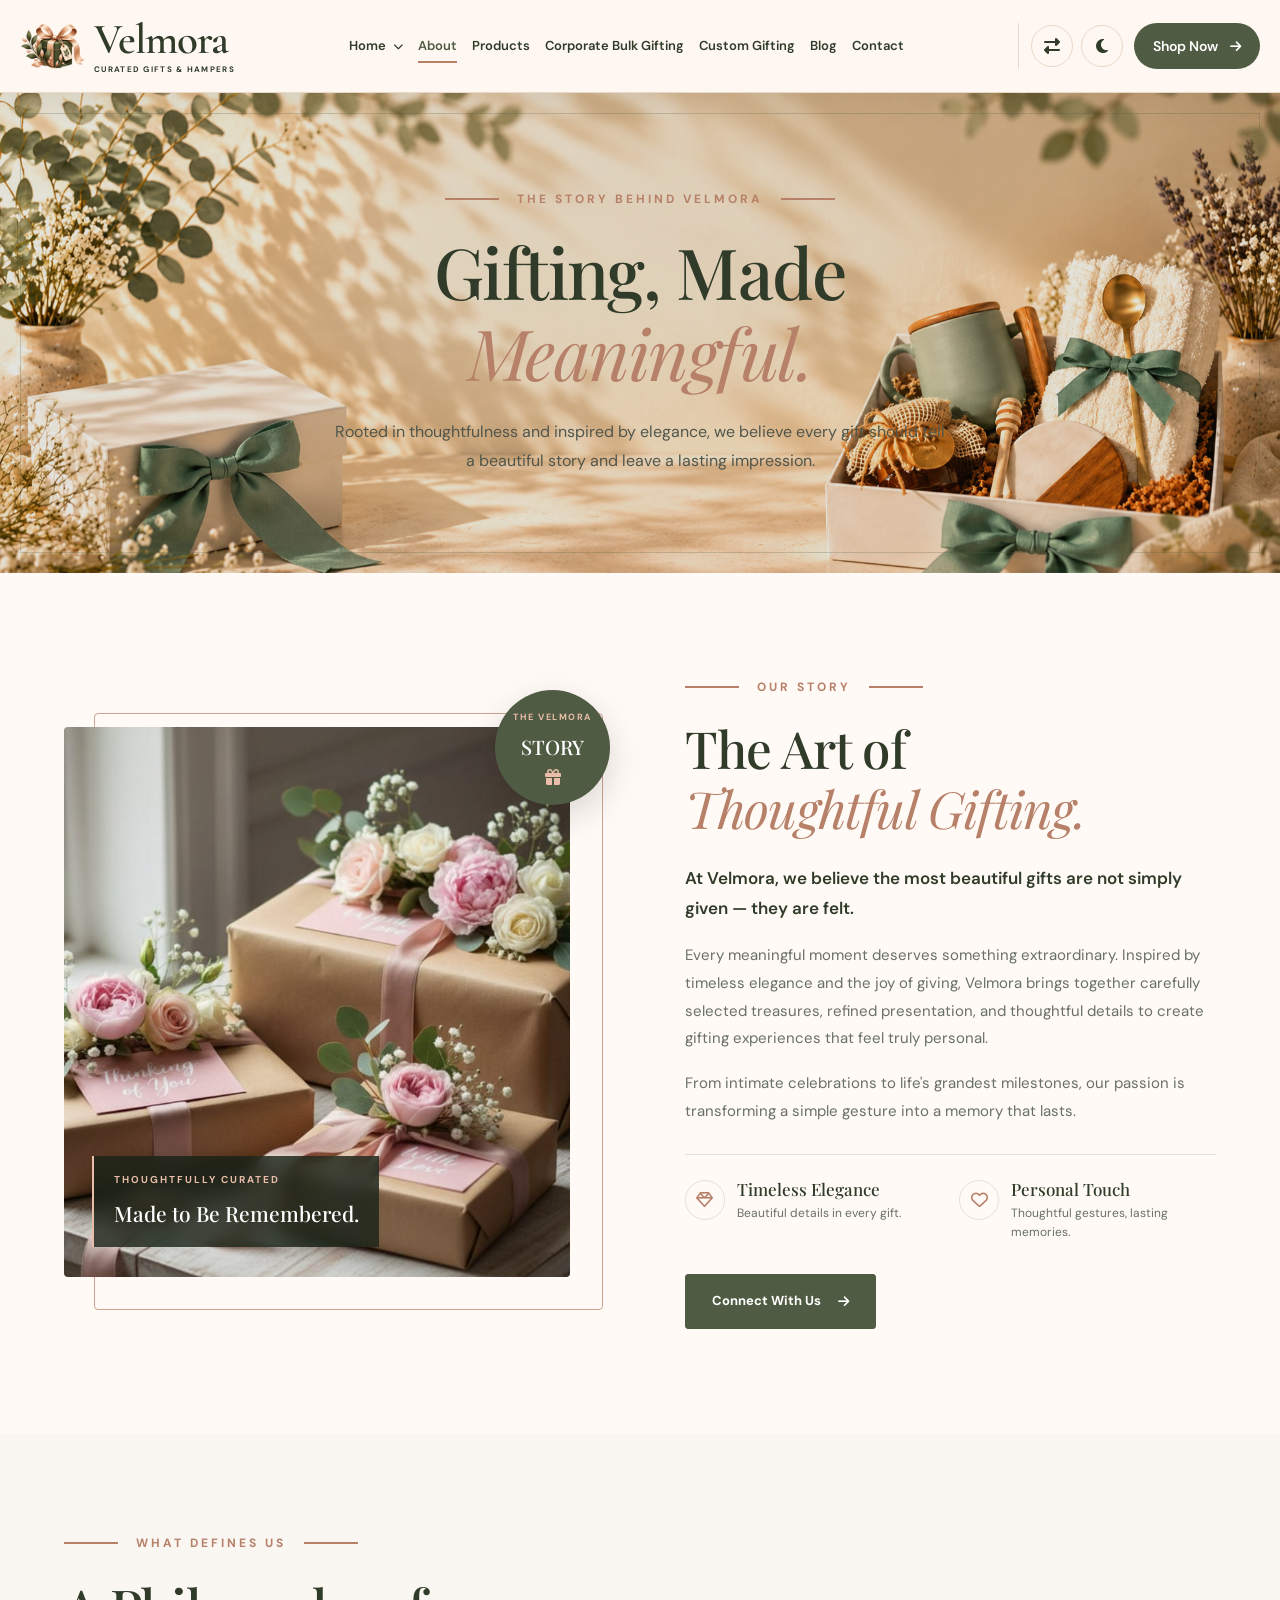
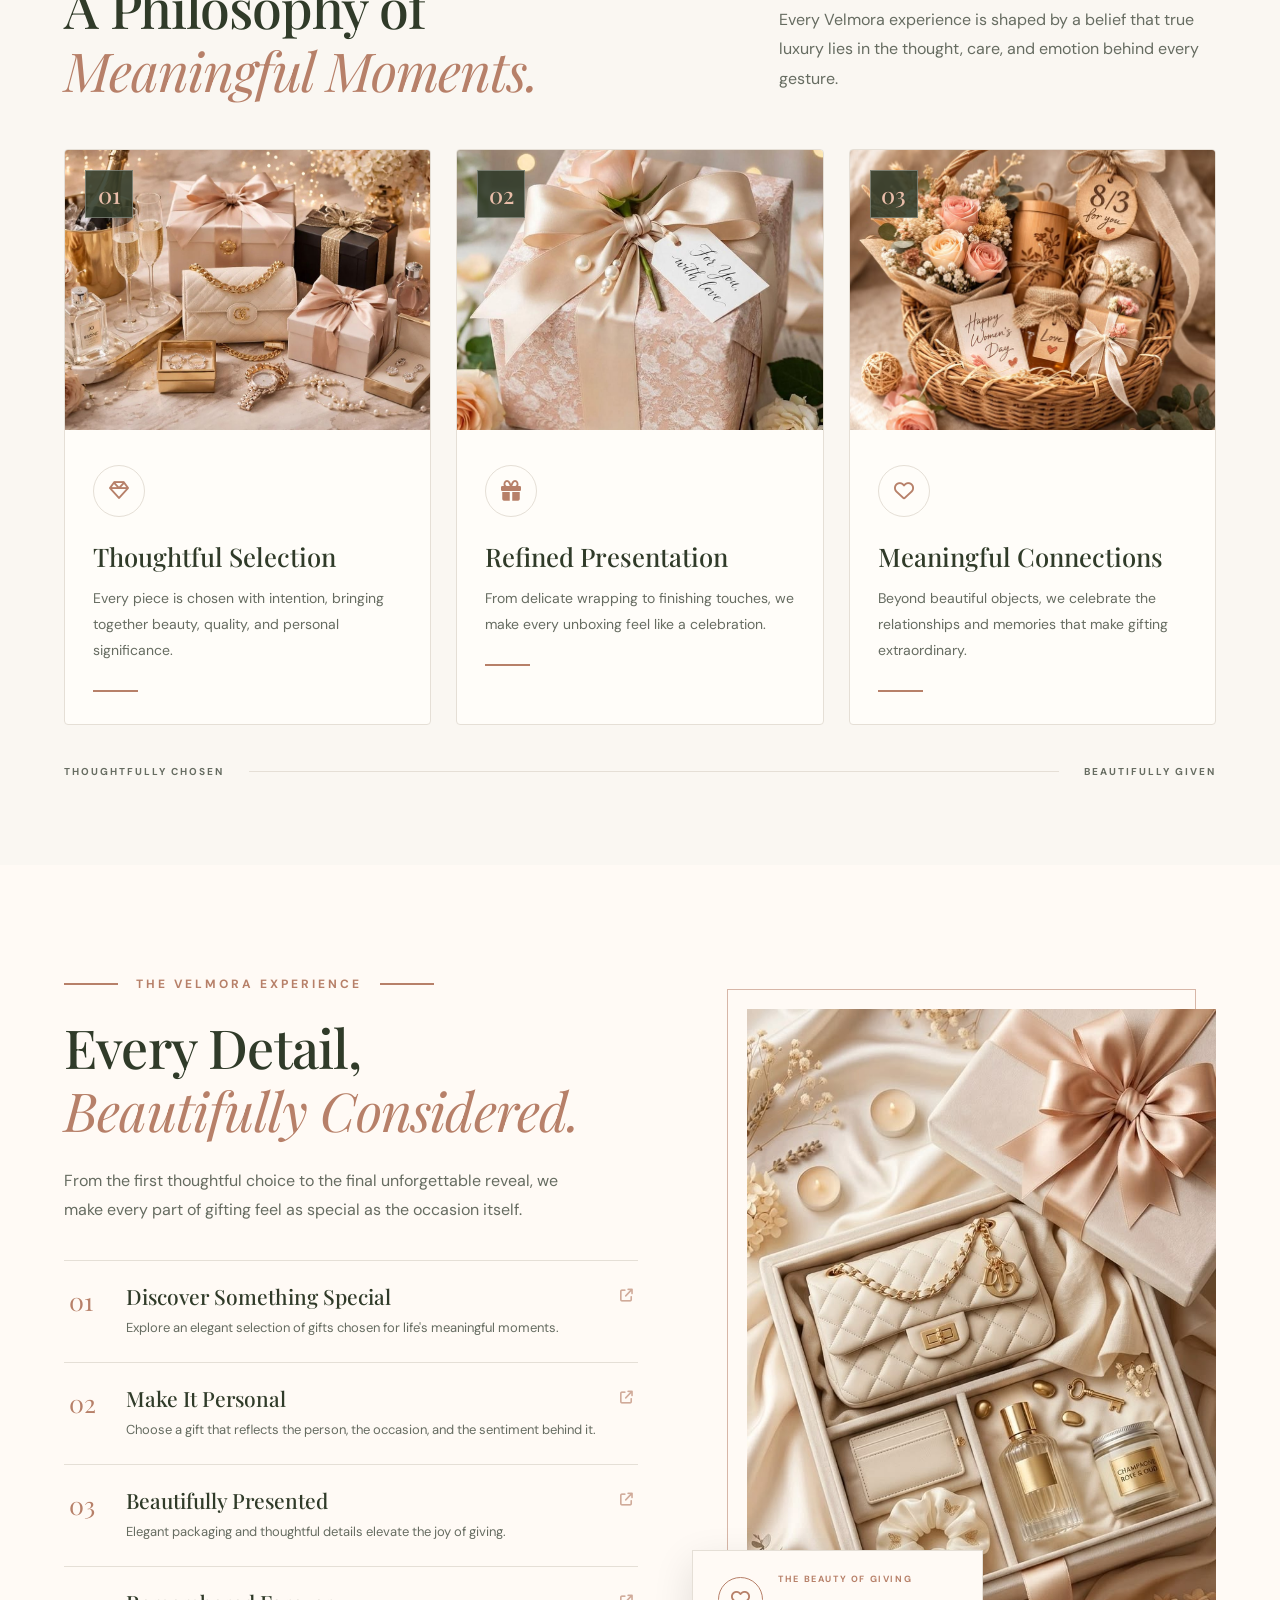
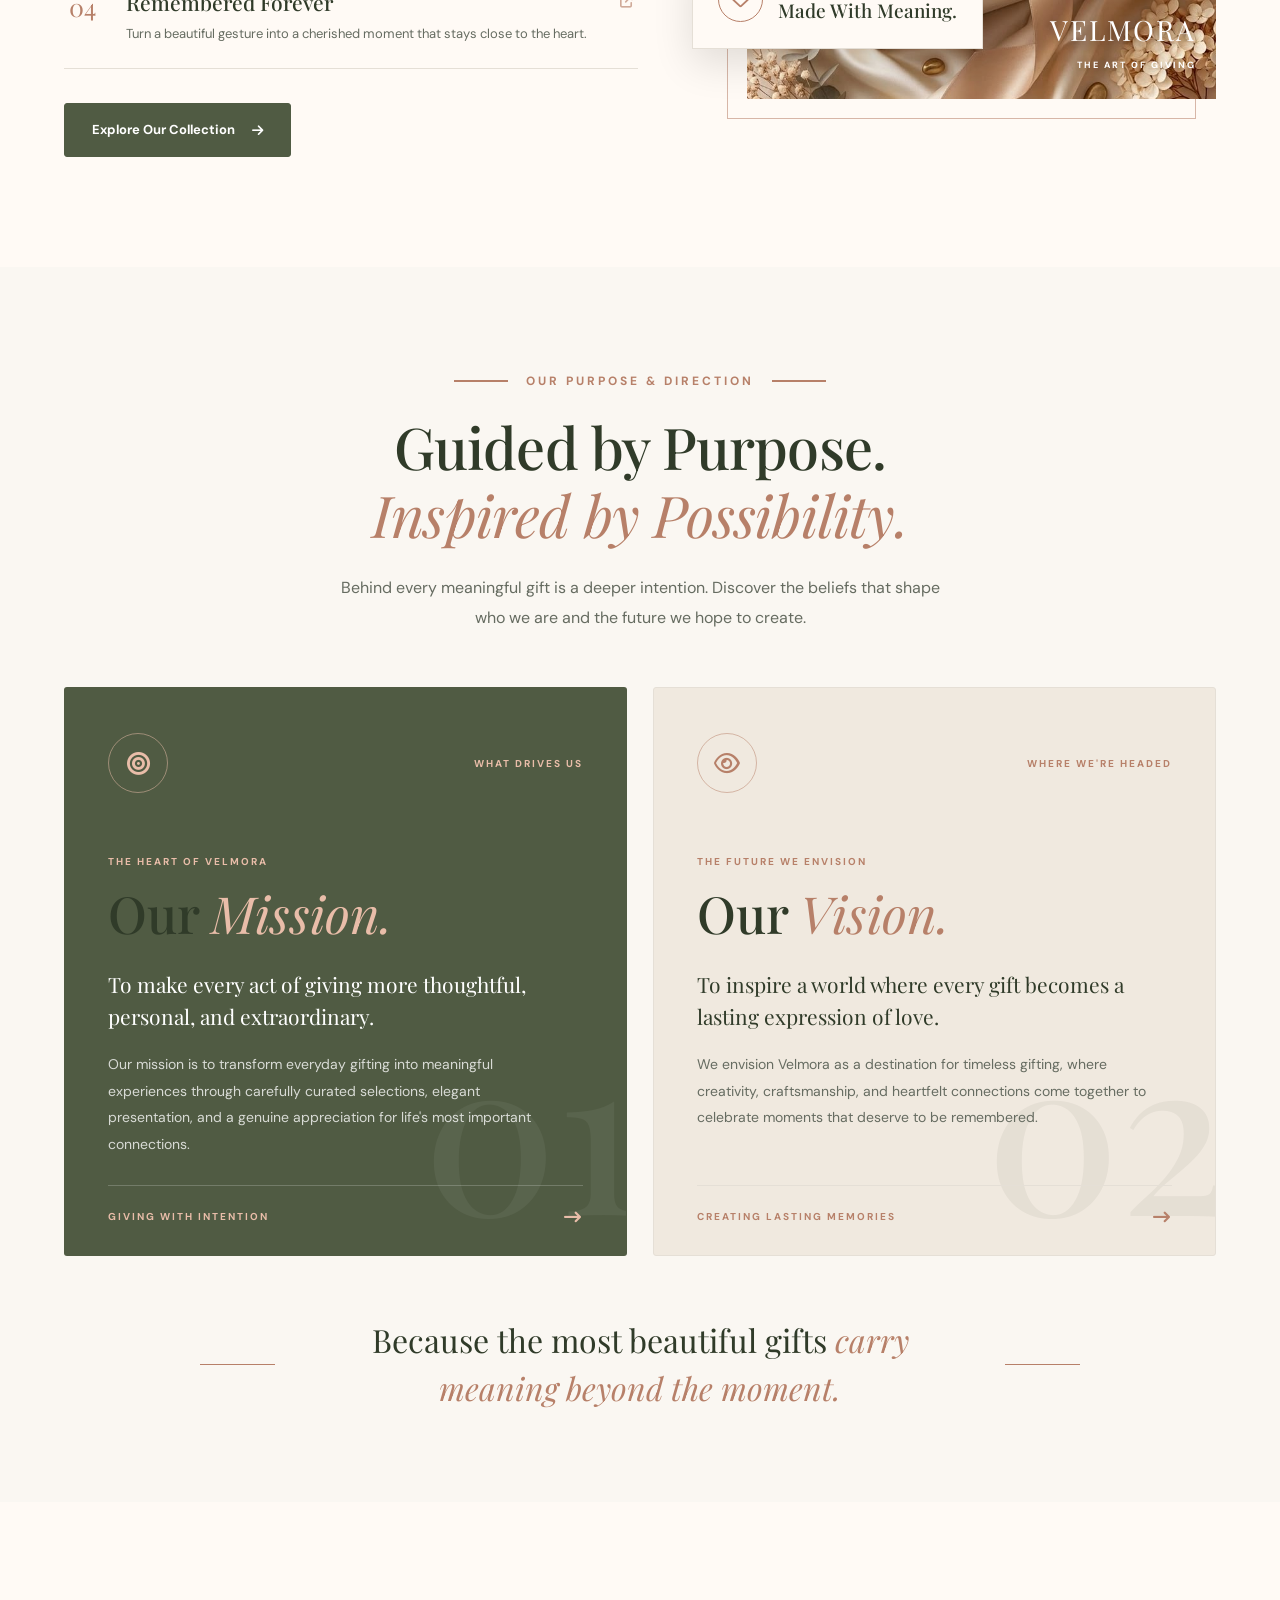
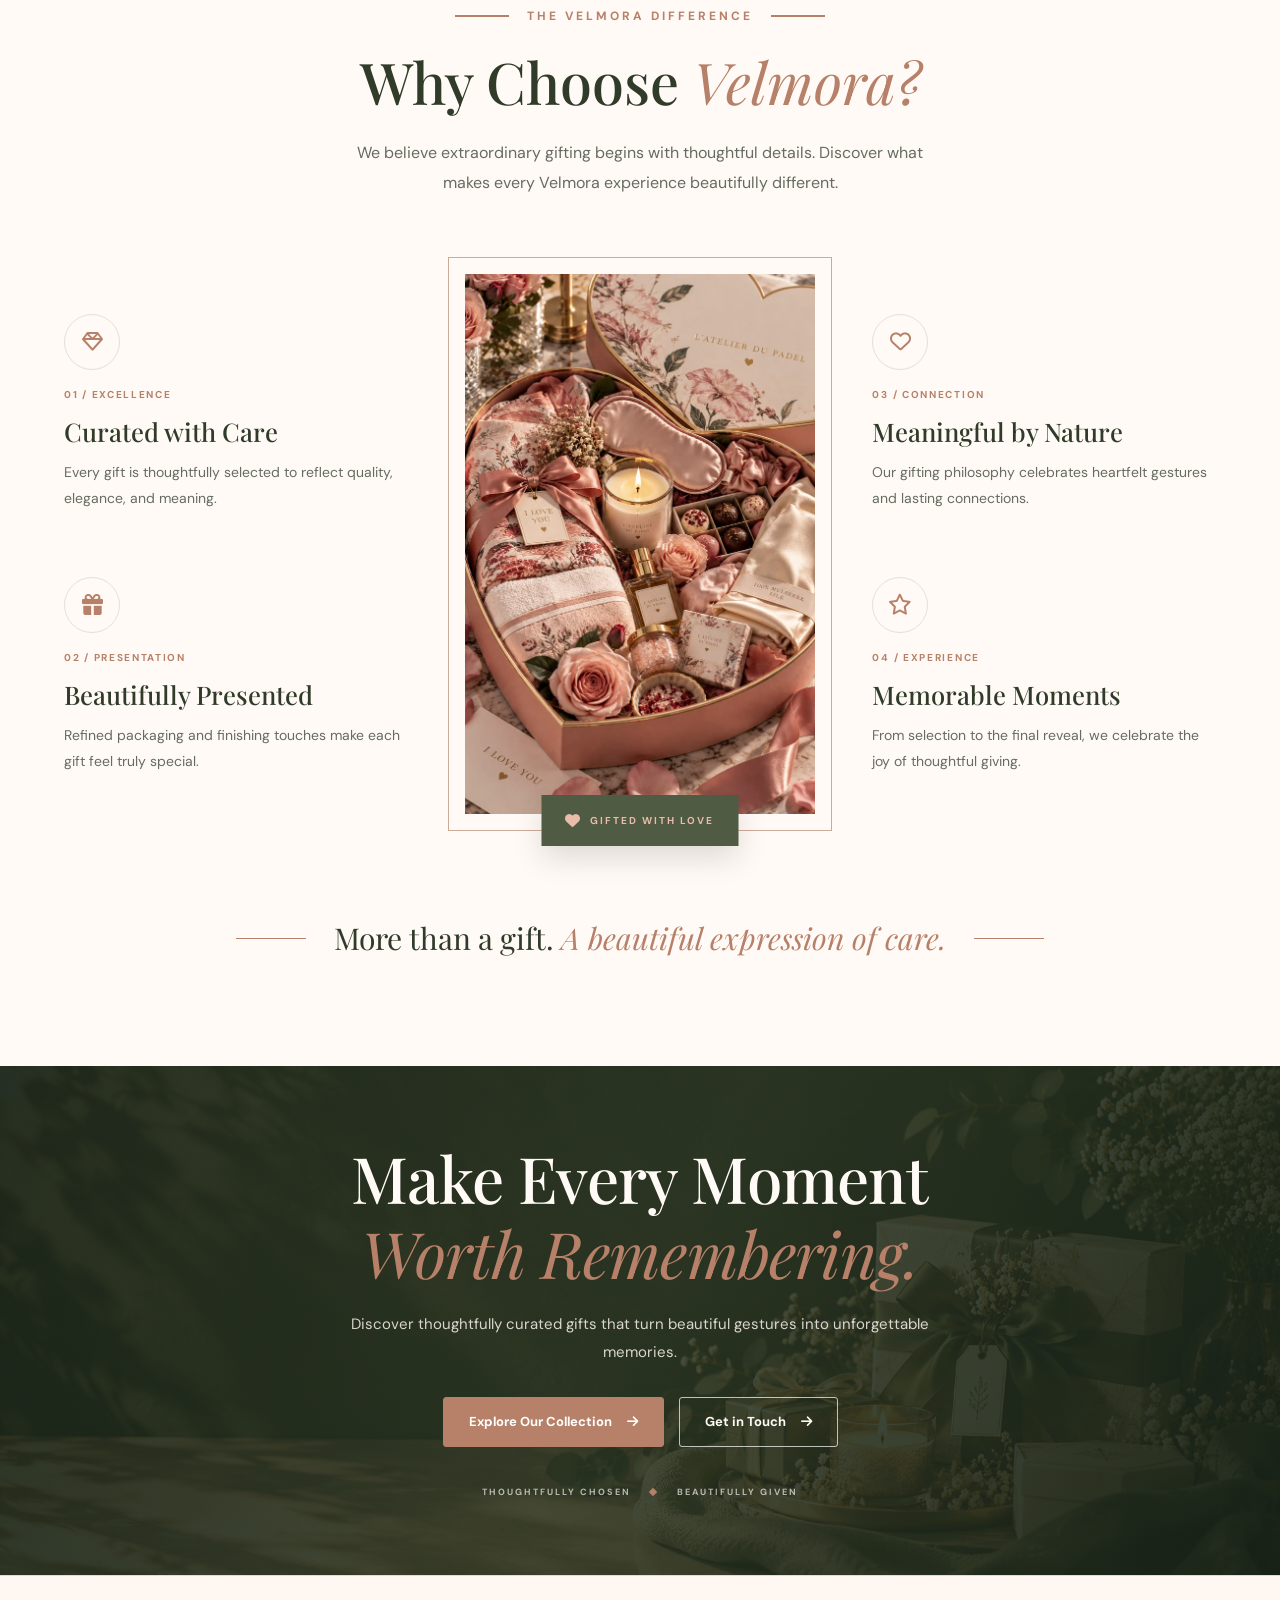
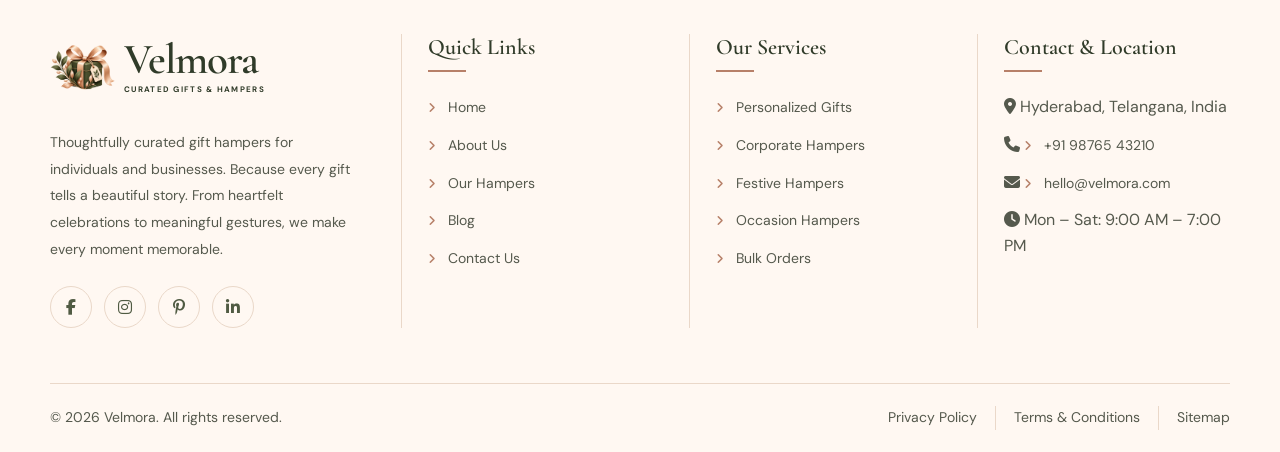
==== about.html @ ee01dc7a "first commit" ====
<!DOCTYPE html>
<html lang="en" dir="ltr" data-theme="light">

<head>

    <meta charset="UTF-8">
  <meta name="viewport" content="width=device-width, initial-scale=1.0">
  <title>Velmora | Curated Gifts & Hampers</title>

  <link rel="icon" href="images/logo.png">
  <link rel="preconnect" href="https://fonts.googleapis.com">
  <link rel="preconnect" href="https://fonts.gstatic.com" crossorigin>
  <link href="https://fonts.googleapis.com/css2?family=DM+Sans:wght@400;500;600;700&family=Playfair+Display:wght@400;500;600;700&display=swap" rel="stylesheet">
  <link rel="stylesheet" href="https://cdnjs.cloudflare.com/ajax/libs/font-awesome/6.5.2/css/all.min.css">
  <link rel="stylesheet" href="nav.css">
    <link rel="stylesheet" href="about.css">
</head>
<body>

<!-- HEADER -->
<header class="site-header">
  <div class="header-inner">

    <a href="index.html" class="brand">
      <img src="images/logo.png" alt="Velmora gift box" class="brand-logo">
      <span class="brand-info">
        <span class="brand-name">Velmora</span>
        <span class="brand-tagline">CURATED GIFTS & HAMPERS</span>
      </span>
    </a>

    <nav class="main-nav" id="mainNav" aria-label="Main navigation">
    
<!-- HOME DROPDOWN -->

<div class="nav-dropdown home-dropdown">

  <a href="index.html" class="nav-link">
    Home
    <i class="fa-solid fa-chevron-down"></i>
  </a>

  <div class="dropdown-menu">
    <a href="index.html">Home-1 The Signature Edit</a>
    <a href="home2.html">Home-2 The Luxe Collection</a>
  </div>

</div>

<a href="about.html" class="nav-link active" aria-current="page">
  About
</a>


      <div class="nav-dropdown">
        <a href="products.html" class="nav-link">
          Products 
        </a>
     
      </div>

   <div class="nav-dropdown">
        <a href="corporate.html" class="nav-link">
         Corporate Bulk Gifting 
        </a>
       
      </div>

     <div class="nav-dropdown">
        <a href="corporate.html" class="nav-link">
       Custom Gifting
        </a>
       
      </div>

      <a href="blog.html" class="nav-link">Blog</a>
      <a href="contact.html" class="nav-link">Contact</a>

      
<!-- SHOP NOW - MOBILE & TABLET ONLY -->
<a href="products.html" class="mobile-shop-btn">
  Shop Now
  <i class="fa-solid fa-arrow-right"></i>
</a>

    </nav>

    <div class="header-actions">
      <button class="header-icon-btn" id="rtlToggle"
              aria-label="Switch text direction" title="Switch RTL/LTR">
        <i class="fa-solid fa-right-left"></i>
      </button>

      <button class="header-icon-btn" id="themeToggle"
              aria-label="Switch to dark mode" title="Toggle theme">
        <i class="fa-solid fa-moon"></i>
      </button>

      <a href="products.html" class="header-cta">
        Shop Now <i class="fa-solid fa-arrow-right"></i>
      </a>

      <button class="hamburger" id="menuToggle"
              aria-label="Open menu" aria-expanded="false"
              aria-controls="mainNav">
        <i class="fa-solid fa-bars"></i>
      </button>
    </div>
  </div>
</header>




<!-- ==========================================
     VELMORA - ABOUT PAGE BANNER
========================================== -->

<section class="vm-about-banner" id="about-banner">

  <!-- Background Image -->
  <div class="vm-about-banner-bg" aria-hidden="true"></div>

  <!-- Theme Overlay -->
  <div class="vm-about-banner-overlay" aria-hidden="true"></div>

  <!-- Decorative Frame -->
  <div class="vm-about-banner-frame" aria-hidden="true"></div>

  <!-- Banner Content -->
  <div class="vm-about-banner-container">

    <!-- Tagline -->
    <div class="vm-about-banner-kicker">
      <span class="vm-about-kicker-line"></span>

      <span>THE STORY BEHIND VELMORA</span>

      <span class="vm-about-kicker-line"></span>
    </div>

    <!-- Heading -->
    <h1>
      Gifting, Made
      <em>Meaningful.</em>
    </h1>

    <!-- Description -->
    <p class="vm-about-banner-description">
      Rooted in thoughtfulness and inspired by elegance,
      we believe every gift should tell a beautiful story
      and leave a lasting impression.
    </p>



  </div>

</section>







<!-- ==========================================
     ABOUT SECTION 2 - OUR STORY
========================================== -->

<section class="vm-about-story" id="our-story">

  <div class="vm-about-story-container">

    <!-- LEFT IMAGE -->
    <div class="vm-about-story-visual">

      <div class="vm-about-story-outline"></div>

      <div class="vm-about-story-image">
        <img
          src="images/about-story.jpg"
          alt="Beautifully wrapped luxury gifts by Velmora"
          loading="lazy"
        >
      </div>

      <div class="vm-about-story-badge">
        <span>THE VELMORA</span>
        <strong>STORY</strong>
        <i class="fa-solid fa-gift"></i>
      </div>

      <div class="vm-about-story-image-caption">
        <span>THOUGHTFULLY CURATED</span>
        <strong>Made to Be Remembered.</strong>
      </div>

    </div>

    <!-- RIGHT CONTENT -->
    <div class="vm-about-story-content">

      <!-- TAGLINE -->
      <div class="vm-about-story-kicker">
        <span class="vm-about-story-line"></span>
        <span>OUR STORY</span>
        <span class="vm-about-story-line"></span>
      </div>

      <!-- HEADING -->
      <h2>
        The Art of
        <em>Thoughtful Gifting.</em>
      </h2>

      <!-- DESCRIPTION -->
      <p class="vm-about-story-lead">
        At Velmora, we believe the most beautiful gifts
        are not simply given — they are felt.
      </p>

      <p class="vm-about-story-description">
        Every meaningful moment deserves something extraordinary.
        Inspired by timeless elegance and the joy of giving,
        Velmora brings together carefully selected treasures,
        refined presentation, and thoughtful details to create
        gifting experiences that feel truly personal.
      </p>

      <p class="vm-about-story-description">
        From intimate celebrations to life's grandest milestones,
        our passion is transforming a simple gesture into a
        memory that lasts.
      </p>

      <!-- SIGNATURE DETAILS -->
      <div class="vm-about-story-features">

        <div class="vm-about-story-feature">
          <span class="vm-about-story-feature-icon">
            <i class="fa-regular fa-gem"></i>
          </span>
          <div>
            <h3>Timeless Elegance</h3>
            <p>Beautiful details in every gift.</p>
          </div>
        </div>

        <div class="vm-about-story-feature">
          <span class="vm-about-story-feature-icon">
            <i class="fa-regular fa-heart"></i>
          </span>
          <div>
            <h3>Personal Touch</h3>
            <p>Thoughtful gestures, lasting memories.</p>
          </div>
        </div>

      </div>

      <!-- BUTTON -->
      <a href="contact.html" class="vm-about-story-btn">
        Connect With Us
        <i class="fa-solid fa-arrow-right"></i>
      </a>

    </div>

  </div>

</section>






<!-- ==========================================
     ABOUT SECTION 3 - OUR PHILOSOPHY
========================================== -->

<section class="vm-about-philosophy" id="our-philosophy">

  <div class="vm-about-philosophy-container">

    <!-- SECTION HEADING -->
    <div class="vm-about-philosophy-header">

      <div class="vm-about-philosophy-heading">

        <div class="vm-about-philosophy-kicker">
          <span class="vm-about-philosophy-line"></span>
          <span>WHAT DEFINES US</span>
          <span class="vm-about-philosophy-line"></span>
        </div>

        <h2>
          A Philosophy of
          <em>Meaningful Moments.</em>
        </h2>

      </div>

      <p class="vm-about-philosophy-intro">
        Every Velmora experience is shaped by a belief
        that true luxury lies in the thought, care, and
        emotion behind every gesture.
      </p>

    </div>

    <!-- PHILOSOPHY CARDS -->
    <div class="vm-about-philosophy-grid">

      <!-- CARD 01 -->
      <article class="vm-about-philosophy-card">

        <div class="vm-about-philosophy-image">
          <img
            src="images/about-philosophy-1.jpg"
            alt="Carefully curated luxury gift selection"
            loading="lazy"
          >
          <span class="vm-about-philosophy-number">01</span>
        </div>

        <div class="vm-about-philosophy-card-content">

          <span class="vm-about-philosophy-icon">
            <i class="fa-regular fa-gem"></i>
          </span>

          <h3>Thoughtful Selection</h3>

          <p>
            Every piece is chosen with intention,
            bringing together beauty, quality, and
            personal significance.
          </p>

          <span class="vm-about-philosophy-card-line"></span>

        </div>

      </article>

      <!-- CARD 02 -->
      <article class="vm-about-philosophy-card">

        <div class="vm-about-philosophy-image">
          <img
            src="images/about-philosophy-2.jpg"
            alt="Elegant gift wrapping and presentation"
            loading="lazy"
          >
          <span class="vm-about-philosophy-number">02</span>
        </div>

        <div class="vm-about-philosophy-card-content">

          <span class="vm-about-philosophy-icon">
            <i class="fa-solid fa-gift"></i>
          </span>

          <h3>Refined Presentation</h3>

          <p>
            From delicate wrapping to finishing
            touches, we make every unboxing feel
            like a celebration.
          </p>

          <span class="vm-about-philosophy-card-line"></span>

        </div>

      </article>

      <!-- CARD 03 -->
      <article class="vm-about-philosophy-card">

        <div class="vm-about-philosophy-image">
          <img
            src="images/about-philosophy-3.jpg"
            alt="A meaningful gift shared with someone special"
            loading="lazy"
          >
          <span class="vm-about-philosophy-number">03</span>
        </div>

        <div class="vm-about-philosophy-card-content">

          <span class="vm-about-philosophy-icon">
            <i class="fa-regular fa-heart"></i>
          </span>

          <h3>Meaningful Connections</h3>

          <p>
            Beyond beautiful objects, we celebrate
            the relationships and memories that
            make gifting extraordinary.
          </p>

          <span class="vm-about-philosophy-card-line"></span>

        </div>

      </article>

    </div>

    <!-- BOTTOM SIGNATURE -->
    <div class="vm-about-philosophy-footer">
      <span>THOUGHTFULLY CHOSEN</span>
      <span class="vm-about-philosophy-footer-line"></span>
      <span>BEAUTIFULLY GIVEN</span>
    </div>

  </div>

</section>






<!-- ==========================================
     ABOUT SECTION 4 - THE VELMORA EXPERIENCE
========================================== -->

<section class="vm-experience" id="velmora-experience">

  <div class="vm-experience-container">

    <!-- LEFT CONTENT -->
    <div class="vm-experience-content">

      <div class="vm-experience-kicker">
        <span class="vm-experience-line"></span>
        <span>THE VELMORA EXPERIENCE</span>
        <span class="vm-experience-line"></span>
      </div>

      <h2>
        Every Detail,
        <em>Beautifully Considered.</em>
      </h2>

      <p class="vm-experience-intro">
        From the first thoughtful choice to the final
        unforgettable reveal, we make every part of
        gifting feel as special as the occasion itself.
      </p>

      <!-- EXPERIENCE STEPS -->
      <div class="vm-experience-steps">

        <div class="vm-experience-step">
          <span class="vm-experience-step-number">01</span>

          <div class="vm-experience-step-content">
            <h3>Discover Something Special</h3>
            <p>
              Explore an elegant selection of gifts
              chosen for life's meaningful moments.
            </p>
          </div>

          <i class="fa-solid fa-arrow-up-right-from-square"></i>
        </div>

        <div class="vm-experience-step">
          <span class="vm-experience-step-number">02</span>

          <div class="vm-experience-step-content">
            <h3>Make It Personal</h3>
            <p>
              Choose a gift that reflects the person,
              the occasion, and the sentiment behind it.
            </p>
          </div>

          <i class="fa-solid fa-arrow-up-right-from-square"></i>
        </div>

        <div class="vm-experience-step">
          <span class="vm-experience-step-number">03</span>

          <div class="vm-experience-step-content">
            <h3>Beautifully Presented</h3>
            <p>
              Elegant packaging and thoughtful details
              elevate the joy of giving.
            </p>
          </div>

          <i class="fa-solid fa-arrow-up-right-from-square"></i>
        </div>

        <div class="vm-experience-step">
          <span class="vm-experience-step-number">04</span>

          <div class="vm-experience-step-content">
            <h3>Remembered Forever</h3>
            <p>
              Turn a beautiful gesture into a cherished
              moment that stays close to the heart.
            </p>
          </div>

          <i class="fa-solid fa-arrow-up-right-from-square"></i>
        </div>

      </div>

      <a href="products.html" class="vm-experience-btn">
        Explore Our Collection
        <i class="fa-solid fa-arrow-right"></i>
      </a>

    </div>

    <!-- RIGHT IMAGE -->
    <div class="vm-experience-visual">

      <div class="vm-experience-image">
        <img
          src="images/about-experience.jpg"
          alt="Elegant Velmora luxury gifting experience"
          loading="lazy"
        >
      </div>

      <!-- FLOATING CARD -->
      <div class="vm-experience-floating-card">

        <span class="vm-experience-floating-icon">
          <i class="fa-regular fa-heart"></i>
        </span>

        <div>
          <span class="vm-experience-floating-label">
            THE BEAUTY OF GIVING
          </span>

          <strong>
            Made With Meaning.
          </strong>
        </div>

      </div>

      <div class="vm-experience-image-tag">
        <span>VELMORA</span>
        <span>THE ART OF GIVING</span>
      </div>

    </div>

  </div>

</section>








<!-- ==========================================
     ABOUT SECTION 5 - MISSION & VISION
========================================== -->

<section class="vm-purpose" id="mission-vision">

  <div class="vm-purpose-container">

    <!-- SECTION HEADING -->
    <div class="vm-purpose-heading">

      <div class="vm-purpose-kicker">
        <span class="vm-purpose-kicker-line"></span>
        <span>OUR PURPOSE & DIRECTION</span>
        <span class="vm-purpose-kicker-line"></span>
      </div>

      <h2>
        Guided by Purpose.
        <em>Inspired by Possibility.</em>
      </h2>

      <p>
        Behind every meaningful gift is a deeper intention.
        Discover the beliefs that shape who we are and
        the future we hope to create.
      </p>

    </div>

    <!-- MISSION & VISION -->
    <div class="vm-purpose-grid">

      <!-- OUR MISSION -->
      <article class="vm-purpose-panel vm-purpose-mission">

        <span class="vm-purpose-bg-number" aria-hidden="true">01</span>

        <div class="vm-purpose-panel-top">

          <div class="vm-purpose-icon">
            <i class="fa-solid fa-bullseye"></i>
          </div>

          <span class="vm-purpose-label">
            WHAT DRIVES US
          </span>

        </div>

        <div class="vm-purpose-panel-content">

          <span class="vm-purpose-eyebrow">
            THE HEART OF VELMORA
          </span>

          <h3>
            Our <em>Mission.</em>
          </h3>

          <p class="vm-purpose-lead">
            To make every act of giving more thoughtful,
            personal, and extraordinary.
          </p>

          <p class="vm-purpose-description">
            Our mission is to transform everyday gifting
            into meaningful experiences through carefully
            curated selections, elegant presentation,
            and a genuine appreciation for life's
            most important connections.
          </p>

        </div>

        <div class="vm-purpose-panel-bottom">
          <span>GIVING WITH INTENTION</span>
          <i class="fa-solid fa-arrow-right-long"></i>
        </div>

      </article>

      <!-- OUR VISION -->
      <article class="vm-purpose-panel vm-purpose-vision">

        <span class="vm-purpose-bg-number" aria-hidden="true">02</span>

        <div class="vm-purpose-panel-top">

          <div class="vm-purpose-icon">
            <i class="fa-regular fa-eye"></i>
          </div>

          <span class="vm-purpose-label">
            WHERE WE'RE HEADED
          </span>

        </div>

        <div class="vm-purpose-panel-content">

          <span class="vm-purpose-eyebrow">
            THE FUTURE WE ENVISION
          </span>

          <h3>
            Our <em>Vision.</em>
          </h3>

          <p class="vm-purpose-lead">
            To inspire a world where every gift
            becomes a lasting expression of love.
          </p>

          <p class="vm-purpose-description">
            We envision Velmora as a destination
            for timeless gifting, where creativity,
            craftsmanship, and heartfelt connections
            come together to celebrate moments
            that deserve to be remembered.
          </p>

        </div>

        <div class="vm-purpose-panel-bottom">
          <span>CREATING LASTING MEMORIES</span>
          <i class="fa-solid fa-arrow-right-long"></i>
        </div>

      </article>

    </div>

    <!-- BOTTOM STATEMENT -->
    <div class="vm-purpose-statement">

      <span class="vm-purpose-statement-line"></span>

      <p>
        Because the most beautiful gifts
        <em>carry meaning beyond the moment.</em>
      </p>

      <span class="vm-purpose-statement-line"></span>

    </div>

  </div>

</section>




<!-- ==========================================
     ABOUT SECTION 6 - WHY CHOOSE VELMORA
========================================== -->

<section class="vm-why" id="why-velmora">
  <div class="vm-why-container">

    <div class="vm-why-heading">
      <div class="vm-why-kicker">
        <span></span>
        <p>THE VELMORA DIFFERENCE</p>
        <span></span>
      </div>

      <h2>
        Why Choose <em>Velmora?</em>
      </h2>

      <p class="vm-why-intro">
        We believe extraordinary gifting begins with
        thoughtful details. Discover what makes every
        Velmora experience beautifully different.
      </p>
    </div>

    <div class="vm-why-layout">

      <!-- LEFT BENEFITS -->
      <div class="vm-why-column vm-why-left">

        <article class="vm-why-item">
          <div class="vm-why-icon">
            <i class="fa-regular fa-gem"></i>
          </div>
          <div class="vm-why-item-content">
            <span class="vm-why-number">01 / EXCELLENCE</span>
            <h3>Curated with Care</h3>
            <p>
              Every gift is thoughtfully selected to
              reflect quality, elegance, and meaning.
            </p>
          </div>
        </article>

        <article class="vm-why-item">
          <div class="vm-why-icon">
            <i class="fa-solid fa-gift"></i>
          </div>
          <div class="vm-why-item-content">
            <span class="vm-why-number">02 / PRESENTATION</span>
            <h3>Beautifully Presented</h3>
            <p>
              Refined packaging and finishing touches
              make each gift feel truly special.
            </p>
          </div>
        </article>

      </div>

      <!-- CENTER IMAGE -->
      <div class="vm-why-visual">
        <div class="vm-why-image">
          <img
            src="images/about-why-choose.jpg"
            alt="Elegant Velmora luxury gift collection"
            loading="lazy"
          >
        </div>

        <div class="vm-why-image-label">
          <i class="fa-solid fa-heart"></i>
          <span>GIFTED WITH LOVE</span>
        </div>
      </div>

      <!-- RIGHT BENEFITS -->
      <div class="vm-why-column vm-why-right">

        <article class="vm-why-item">
          <div class="vm-why-icon">
            <i class="fa-regular fa-heart"></i>
          </div>
          <div class="vm-why-item-content">
            <span class="vm-why-number">03 / CONNECTION</span>
            <h3>Meaningful by Nature</h3>
            <p>
              Our gifting philosophy celebrates
              heartfelt gestures and lasting connections.
            </p>
          </div>
        </article>

        <article class="vm-why-item">
          <div class="vm-why-icon">
            <i class="fa-regular fa-star"></i>
          </div>
          <div class="vm-why-item-content">
            <span class="vm-why-number">04 / EXPERIENCE</span>
            <h3>Memorable Moments</h3>
            <p>
              From selection to the final reveal,
              we celebrate the joy of thoughtful giving.
            </p>
          </div>
        </article>

      </div>

    </div>

    <div class="vm-why-bottom">
      <span class="vm-why-bottom-line"></span>
      <p>
        More than a gift.
        <em>A beautiful expression of care.</em>
      </p>
      <span class="vm-why-bottom-line"></span>
    </div>

  </div>
</section>






<!-- ==========================================
     ABOUT SECTION 7 - FINAL CTA
========================================== -->

<section class="vm-about-cta" id="about-cta">

  <div class="vm-about-cta-bg" aria-hidden="true"></div>
  <div class="vm-about-cta-overlay" aria-hidden="true"></div>

  <div class="vm-about-cta-container">

   

    <h2>
      Make Every Moment
      <em>Worth Remembering.</em>
    </h2>

    <p>
      Discover thoughtfully curated gifts that turn
      beautiful gestures into unforgettable memories.
    </p>

    <div class="vm-about-cta-actions">

      <a href="products.html" class="vm-about-cta-btn vm-about-cta-primary">
        Explore Our Collection
        <i class="fa-solid fa-arrow-right"></i>
      </a>

      <a href="contact.html" class="vm-about-cta-btn vm-about-cta-outline">
        Get in Touch
        <i class="fa-solid fa-arrow-right"></i>
      </a>

    </div>

    <div class="vm-about-cta-signature">
      <span>THOUGHTFULLY CHOSEN</span>
      <i class="fa-solid fa-diamond"></i>
      <span>BEAUTIFULLY GIVEN</span>
    </div>

  </div>

</section>







<footer class="site-footer">
  <div class="footer-inner">

    <div class="footer-about">
      <a href="index.html" class="brand footer-brand">
        <img src="images/logo.png" alt="Velmora gift box" class="brand-logo">
        <span class="brand-info">
          <span class="brand-name">Velmora</span>
          <span class="brand-tagline">CURATED GIFTS & HAMPERS</span>
        </span>
      </a>
     <p>
  Thoughtfully curated gift hampers for individuals
  and businesses. Because every gift tells a
  beautiful story. From heartfelt celebrations to
  meaningful gestures, we make every moment memorable.
</p>
       <!-- SOCIAL MEDIA ICONS -->
  <div class="footer-social">
    <a href="https://www.facebook.com/" target="_blank"
       rel="noopener noreferrer" aria-label="Facebook">
      <i class="fa-brands fa-facebook-f"></i>
    </a>

    <a href="https://www.instagram.com/" target="_blank"
       rel="noopener noreferrer" aria-label="Instagram">
      <i class="fa-brands fa-instagram"></i>
    </a>

    <a href="https://www.pinterest.com/" target="_blank"
       rel="noopener noreferrer" aria-label="Pinterest">
      <i class="fa-brands fa-pinterest-p"></i>
    </a>

    <a href="https://www.linkedin.com/" target="_blank"
       rel="noopener noreferrer" aria-label="LinkedIn">
      <i class="fa-brands fa-linkedin-in"></i>
    </a>
  </div>
    </div>

    <div class="footer-column">
      <h3>Quick Links</h3>
      <ul>
        <li><a href="index.html">Home</a></li>
        <li><a href="about.html">About Us</a></li>
        <li><a href="products.html">Our Hampers</a></li>

        <li><a href="blog.html">Blog</a></li>
        <li><a href="contact.html">Contact Us</a></li>
      </ul>
    </div>

    <div class="footer-column">
      <h3>Our Services</h3>
      <ul>
        <li><a href="customization.html">Personalized Gifts</a></li>
        <li><a href="corporate.html">Corporate Hampers</a></li>
        <li><a href="products.html#festive">Festive Hampers</a></li>
        <li><a href="products.html#occasions">Occasion Hampers</a></li>
        <li><a href="corporate.html#bulk">Bulk Orders</a></li>
   
      </ul>
    </div>

    <div class="footer-column">
  <h3>Contact & Location</h3>

  <ul>
    <li>
      <i class="fa-solid fa-location-dot"></i>
      <span>Hyderabad, Telangana, India</span>
    </li>

    <li>
      <i class="fa-solid fa-phone"></i>
      <a href="tel:+91XXXXXXXXXX">
        +91 98765 43210
      </a>
    </li>

    <li>
      <i class="fa-solid fa-envelope"></i>
      <a href="mailto:hello@velmora.com">
        hello@velmora.com
      </a>
    </li>

    <li>
      <i class="fa-solid fa-clock"></i>
      <span>Mon – Sat: 9:00 AM – 7:00 PM</span>
    </li>
  </ul>
    </div>

  </div>

  <div class="footer-bottom">
    <p>© 2026 Velmora. All rights reserved.</p>
    <div class="footer-legal">
      <a href="privacy.html">Privacy Policy</a>
      <a href="terms.html">Terms & Conditions</a>
      <a href="sitemap.html">Sitemap</a>
    </div>
  </div>
</footer>
<script src="nav.js"></script>
<script src="about.js"></script>
</body>
</html>
---- nav.css ----
/* ==========================================================
   VELMORA - COMPLETE GLOBAL HEADER & FOOTER CSS
   Primary: Deep Olive #505B43
   Secondary: Soft Peach #E9BDA9
========================================================== */

@import url('https://fonts.googleapis.com/css2?family=Allura&family=Cormorant+Garamond:wght@400;500;600;700&family=DM+Sans:wght@400;500;600;700&display=swap');


/* ==========================================================
   01. LIGHT MODE VARIABLES
========================================================== */

:root {
  /* Brand colors */
  --primary: #505B43;
  --secondary: #b78069;

  /* Backgrounds */
  --bg: #FFF9F3;
  --surface: #FFF8F2;
  --surface-alt: #F8F0E8;

  /* Text */
  --title: #303B29;
  --text: #55594D;
  --muted: #77786E;
  --white: #FFFFFF;

  /* Borders and shadows */
  --border: #EAD8C9;
  --shadow: 0 8px 30px rgba(0, 0, 0, 0.06);

  /* Font families */
  --font-brand: 'Allura', cursive;
  --font-heading: 'Cormorant Garamond', Georgia, serif;
  --font-body: 'DM Sans', sans-serif;

  /* Font sizes */
  --font-xs: 12px;
  --font-sm: 14px;
  --font-base: 16px;
  --font-lg: 18px;

  --font-h1: 56px;
  --font-h2: 44px;
  --font-h3: 30px;
  --font-h4: 24px;

  --font-para: 16px;
  --font-nav: 14px;
  --font-button: 14px;

  --brand-font-size: 58px;
  --footer-heading-size: 22px;

  /* Font weights */
  --weight-regular: 400;
  --weight-medium: 500;
  --weight-semibold: 600;
  --weight-bold: 700;

  /* Line heights */
  --line-body: 1.7;
  --line-heading: 1.15;

  /* Buttons */
  --btn-bg: var(--primary);
  --btn-text: var(--white);
  --btn-hover-bg: var(--secondary);
  --btn-hover-text: #303B29;

  --btn-padding: 13px 25px;
  --btn-radius: 40px;

  /* Navigation */
  --nav-color: var(--title);
  --nav-hover: var(--primary);
  --nav-active: var(--primary);
  --nav-line: var(--secondary);

  /* Footer */
  --footer-bg: var(--surface);
  --footer-heading: var(--title);
  --footer-text: var(--text);
  --footer-arrow: var(--secondary);

  /* Layout */
  --container-width: 1450px;
  --header-height: 92px;

  /* Border radius */
  --radius-sm: 8px;
  --radius-md: 12px;
  --radius-lg: 20px;
  --radius-pill: 50px;

  /* Animation */
  --transition: 0.3s ease;
}


/* ==========================================================
   02. DARK MODE VARIABLES
========================================================== */

body.dark-mode,
html[data-theme="dark"] {
  --primary: #505B43;
  --secondary: #b78069;

  --bg: #1C241B;
  --surface: #263024;
  --surface-alt: #303A2D;

  --title: #FFF8F0;
  --text: #E5E2D8;
  --muted: #C6C3B8;
  --white: #FFFFFF;

  --border: #45513F;
  --shadow: 0 8px 30px rgba(0, 0, 0, 0.2);

  --btn-bg: var(--secondary);
  --btn-text: #263024;
  --btn-hover-bg: var(--primary);
  --btn-hover-text: var(--white);

  --nav-color: var(--title);
  --nav-hover: var(--secondary);
  --nav-active: var(--secondary);
  --nav-line: var(--secondary);

  --footer-bg: var(--surface);
  --footer-heading: var(--title);
  --footer-text: var(--text);
  --footer-arrow: var(--secondary);
}


/* ==========================================================
   03. GLOBAL RESET
========================================================== */

*,
*::before,
*::after {
  margin: 0;
  padding: 0;
  box-sizing: border-box;
}

html {
  width: 100%;
  max-width: 100%;
  scroll-behavior: smooth;
  overflow-x: clip;
}

body {
  width: 100%;
  min-width: 0;
  max-width: 100%;
  overflow-x: clip;

  background: var(--bg);
  color: var(--text);

  font-family: var(--font-body);
  font-size: var(--font-base);
  line-height: var(--line-body);

  transition:
    background var(--transition),
    color var(--transition);
}

a {
  color: inherit;
  text-decoration: none;
}

button,
input,
textarea,
select {
  font: inherit;
}

button {
  cursor: pointer;
}

img {
  display: block;
  max-width: 100%;
}


/* ==========================================================
   04. GLOBAL TYPOGRAPHY
========================================================== */

h1,
h2,
h3,
h4,
h5,
h6 {
  font-family: var(--font-heading);
  font-weight: var(--weight-semibold);
  line-height: var(--line-heading);
  color: var(--title);
}

h1 {
  font-size: var(--font-h1);
}

h2 {
  font-size: var(--font-h2);
}

h3 {
  font-size: var(--font-h3);
}

h4 {
  font-size: var(--font-h4);
}

p {
  font-family: var(--font-body);
  font-size: var(--font-para);
  line-height: var(--line-body);
}


/* ==========================================================
   05. GLOBAL BUTTONS
========================================================== */

.btn-primary,
.header-cta,
.mobile-shop-btn {
  display: inline-flex;
  align-items: center;
  justify-content: center;
  gap: 12px;

  padding: var(--btn-padding);

  background: var(--btn-bg);
  color: var(--btn-text);

  border: 1px solid transparent;
  border-radius: var(--btn-radius);

  font-family: var(--font-body);
  font-size: var(--font-button);
  font-weight: var(--weight-semibold);
  line-height: 1.3;
  white-space: nowrap;

  transition:
    background var(--transition),
    color var(--transition),
    transform var(--transition);
}

.btn-primary:hover,
.header-cta:hover,
.mobile-shop-btn:hover {
  background: var(--btn-hover-bg);
  color: var(--btn-hover-text);
  transform: translateY(-2px);
}

.btn-primary i,
.header-cta i,
.mobile-shop-btn i {
  font-size: 13px;
  transition: transform var(--transition);
}

.btn-primary:hover i,
.header-cta:hover i,
.mobile-shop-btn:hover i {
  transform: translateX(4px);
}

.btn-secondary {
  display: inline-flex;
  align-items: center;
  justify-content: center;
  gap: 12px;

  padding: var(--btn-padding);

  background: transparent;
  color: var(--title);

  border: 1px solid var(--primary);
  border-radius: var(--btn-radius);

  font-family: var(--font-body);
  font-size: var(--font-button);
  font-weight: var(--weight-semibold);

  transition: var(--transition);
}

.btn-secondary:hover {
  background: var(--secondary);
  border-color: var(--secondary);
  color: #303B29;
  transform: translateY(-2px);
}


/* ==========================================================
   06. HEADER
========================================================== */

.site-header {
  position: sticky;
  top: 0;
  z-index: 1000;

  width: 100%;
  max-width: 100%;

  background: var(--surface);
  border-bottom: 1px solid var(--border);
  box-shadow: var(--shadow);
}

.header-inner {
  width: min(calc(100% - 60px), 1700px);
  min-height: var(--header-height);
  margin: 0 auto;

  display: grid;
  grid-template-columns: auto minmax(0, 1fr) auto;
  align-items: center;
  column-gap: 28px;
}


/* ==========================================================
   07. BRAND - HEADER AND FOOTER
========================================================== */

.brand,
.footer-brand {
  display: inline-flex;
  align-items: center;
  gap: 9px;

  width: max-content;
  max-width: 100%;
  min-width: 0;
}

.brand-logo,
.footer-brand .brand-logo {
  width: 76px;
  height: 76px;
  object-fit: contain;
  flex-shrink: 0;
}

.brand-info {
  display: flex;
  flex-direction: column;
  align-items: flex-start;
  justify-content: center;
  min-width: 0;
  line-height: 1;
}

.brand-name,
.footer-brand .brand-name {
  display: block;

  font-family: var(--font-brand);
  font-size: var(--brand-font-size);
  font-weight: 400;
  font-style: normal;

  line-height: 1;
  letter-spacing: 0;
  white-space: nowrap;

  color: var(--title);
}

.brand-tagline,
.footer-brand .brand-tagline {
  display: block;
  margin-top: 3px;

  font-family: var(--font-body);
  font-size: 9px;
  font-weight: var(--weight-bold);

  letter-spacing: 1.7px;
  line-height: 1.3;
  white-space: nowrap;

  color: var(--title);
}


/* ==========================================================
   08. DESKTOP NAVIGATION
========================================================== */

.main-nav {
  display: flex;
  align-items: center;
  justify-content: center;

  gap: clamp(12px, 1.5vw, 27px);
  min-width: 0;
}

.main-nav > .nav-link,
.nav-dropdown > .nav-link {
  position: relative;

  display: inline-flex;
  align-items: center;
  justify-content: center;
  gap: 7px;

  padding: 16px 0;

  font-family: var(--font-body);
  font-size: var(--font-nav);
  font-weight: var(--weight-semibold);
  line-height: 1.3;
  white-space: nowrap;

  color: var(--nav-color);
  transition: color var(--transition);
}

.nav-link:hover,
.nav-link.active {
  color: var(--nav-active);
}

.nav-link::after {
  content: "";
  position: absolute;
  bottom: 7px;
  left: 0;

  width: 0;
  height: 2px;

  background: var(--nav-line);
  transition: width var(--transition);
}

.nav-link:hover::after,
.nav-link.active::after {
  width: 100%;
}

.nav-link i {
  font-size: 10px;
  transition: transform var(--transition);
}


/* ==========================================================
   09. DROPDOWN MENU
========================================================== */

.nav-dropdown {
  position: relative;
  flex-shrink: 0;
}

.dropdown-menu {
  position: absolute;
  top: calc(100% - 2px);
  left: -15px;

  width: 220px;
  padding: 10px;

  background: var(--surface);
  border: 1px solid var(--border);
  border-radius: var(--radius-md);
  box-shadow: var(--shadow);

  opacity: 0;
  visibility: hidden;
  transform: translateY(10px);

  transition: var(--transition);
  z-index: 100;
}

.nav-dropdown:hover .dropdown-menu,
.nav-dropdown:focus-within .dropdown-menu {
  opacity: 1;
  visibility: visible;
  transform: translateY(0);
}

.dropdown-menu a {
  display: block;
  padding: 11px 13px;

  border-radius: var(--radius-sm);
  font-family: var(--font-body);
  font-size: var(--font-sm);
  font-weight: var(--weight-medium);
  color: var(--text);

  transition: var(--transition);
}

.dropdown-menu a:hover {
  background: var(--secondary);
  color: #303B29;
}


/* ==========================================================
   10. HEADER ACTIONS
========================================================== */

.header-actions {
  display: flex;
  align-items: center;
  justify-content: flex-end;
  gap: 12px;

  padding-left: 20px;
  border-left: 1px solid var(--border);

  flex-shrink: 0;
}

.header-icon-btn,
.hamburger {
  display: inline-grid;
  place-items: center;

  width: 42px;
  height: 42px;
  flex-shrink: 0;

  padding: 0;

  background: transparent;
  color: var(--title);

  border: 1px solid var(--border);
  border-radius: 50%;

  font-size: 16px;
  transition: var(--transition);
}

.header-icon-btn:hover,
.hamburger:hover {
  background: var(--secondary);
  border-color: var(--secondary);
  color: #303B29;
}

.header-cta {
  min-height: 46px;
  margin-left: 3px;
}

/* Hidden on desktop */
.hamburger {
  display: none;
  border-radius: var(--radius-sm);
  font-size: 19px;
}

/* Hidden on desktop */
.site-header .main-nav .mobile-shop-btn {
  display: none;
}


/* ==========================================================
   11. FOOTER
========================================================== */

.site-footer {
  position: relative;
  width: 100%;
  max-width: 100%;
  overflow: hidden;

  background: var(--footer-bg);
  border-top: 1px solid var(--border);
}

.footer-inner {
  width: min(calc(100% - 100px), var(--container-width));
  margin: 0 auto;
  padding: 58px 0 55px;

  display: grid;
  grid-template-columns: 1.25fr 1fr 1fr 1fr;
  column-gap: 48px;
  align-items: start;
}

.footer-about {
  min-width: 0;
}

.footer-brand {
  margin: 0;
}

.footer-about p {
  max-width: 300px;
  margin-top: 22px;

  font-family: var(--font-body);
  font-size: var(--font-sm);
  font-weight: var(--weight-regular);
  line-height: 1.9;

  color: var(--footer-text);
}

.footer-column {
  min-width: 0;
  height: 100%;
  padding-left: 26px;
  border-left: 1px solid var(--border);
}

.footer-column h3 {
  position: relative;
  margin: 0 0 22px;
  padding: 0 0 12px;

  font-family: var(--font-heading);
  font-size: var(--footer-heading-size);
  font-weight: 600;
  line-height: 1.2;
  letter-spacing: 0;

  color: var(--footer-heading);
}

.footer-column h3::after {
  content: "";
  position: absolute;
  bottom: 0;
  left: 0;

  width: 38px;
  height: 2px;
  background: var(--secondary);
}

.footer-column ul {
  margin: 0;
  padding: 0;
  list-style: none;
}

.footer-column li {
  margin-bottom: 12px;
  line-height: 1.6;
}

.footer-column a {
  display: inline-flex;
  align-items: baseline;
  gap: 12px;

  font-family: var(--font-body);
  font-size: var(--font-sm);
  font-weight: var(--weight-regular);
  line-height: 1.6;

  color: var(--footer-text);
  transition: var(--transition);
}

.footer-column a::before {
  content: "\f105";
  font-family: "Font Awesome 6 Free";
  font-weight: 900;
  font-size: 12px;

  color: var(--footer-arrow);
  flex-shrink: 0;
}

.footer-column a:hover {
  color: var(--nav-hover);
  transform: translateX(4px);
}


/* ==========================================================
   12. FOOTER BOTTOM
========================================================== */

.footer-bottom {
  width: min(calc(100% - 100px), var(--container-width));
  margin: 0 auto;
  padding: 22px 0;

  display: flex;
  align-items: center;
  justify-content: space-between;
  gap: 20px;

  border-top: 1px solid var(--border);
}

.footer-bottom p {
  margin: 0;
  font-family: var(--font-body);
  font-size: var(--font-sm);
  color: var(--footer-text);
}

.footer-legal {
  display: flex;
  align-items: center;
  gap: 18px;
}

.footer-legal a {
  font-family: var(--font-body);
  font-size: var(--font-sm);
  color: var(--footer-text);
  transition: color var(--transition);
}

.footer-legal a:not(:last-child) {
  padding-right: 18px;
  border-right: 1px solid var(--border);
}

.footer-legal a:hover {
  color: var(--nav-hover);
}


/* ==========================================================
   13. RTL MODE
========================================================== */

html[dir="rtl"] .header-actions {
  padding-left: 0;
  padding-right: 20px;
  border-left: none;
  border-right: 1px solid var(--border);
}

html[dir="rtl"] .dropdown-menu {
  left: auto;
  right: -15px;
}

html[dir="rtl"] .footer-column {
  padding-left: 0;
  padding-right: 26px;
  border-left: none;
  border-right: 1px solid var(--border);
}

html[dir="rtl"] .footer-column h3::after {
  left: auto;
  right: 0;
}

html[dir="rtl"] .footer-column a::before {
  content: "\f104";
}

html[dir="rtl"] .footer-column a:hover {
  transform: translateX(-4px);
}

html[dir="rtl"] .footer-legal a:not(:last-child) {
  padding-right: 0;
  padding-left: 18px;
  border-right: none;
  border-left: 1px solid var(--border);
}


/* ==========================================================
   14. SMALL DESKTOP
========================================================== */

@media (max-width: 1450px) {

  .header-inner {
    width: calc(100% - 40px);
    column-gap: 18px;
  }

  .brand-logo,
  .footer-brand .brand-logo {
    width: 65px;
    height: 65px;
  }

  :root {
    --brand-font-size: 50px;
  }

  .brand-tagline,
  .footer-brand .brand-tagline {
    font-size: 8px;
    letter-spacing: 1.3px;
  }

  .main-nav {
    gap: 15px;
  }

  .main-nav > .nav-link,
  .nav-dropdown > .nav-link {
    font-size: 13px;
  }

  .header-actions {
    gap: 8px;
    padding-left: 12px;
  }

  .header-cta {
    padding: 12px 18px;
  }

  .footer-inner {
    column-gap: 35px;
  }
}


/* ==========================================================
   15. TABLET & MOBILE NAVIGATION
   Shop Now moves INSIDE hamburger
========================================================== */

@media (max-width: 1200px) {

  :root {
    --header-height: 78px;
    --brand-font-size: 45px;
    --footer-heading-size: 21px;
  }

  .header-inner {
    width: calc(100% - 32px);
    min-height: var(--header-height);

    display: flex;
    align-items: center;
    justify-content: space-between;
    gap: 12px;
  }

  .site-header .brand {
    min-width: 0;
    flex: 0 1 auto;
  }

  .site-header .brand-logo {
    width: 55px;
    height: 55px;
  }

  .header-actions {
    display: flex;
    align-items: center;
    gap: 8px;

    padding: 0;
    border: none;
    flex-shrink: 0;
  }

  html[dir="rtl"] .header-actions {
    padding: 0;
    border: none;
  }

  .header-icon-btn,
  .hamburger {
    width: 37px;
    height: 37px;
    flex-shrink: 0;
  }

  .hamburger {
    display: grid;
    place-items: center;
  }

  /* Hide desktop Shop Now */
  .site-header .header-actions .header-cta {
    display: none;
  }

  /* Mobile navigation container */
  .site-header .main-nav {
    display: none;

    position: absolute;
    top: 100%;
    left: 0;
    right: 0;

    width: 100%;
    max-width: 100%;
    min-width: 0;

    max-height: calc(100dvh - var(--header-height));
    overflow-x: hidden;
    overflow-y: auto;
    overscroll-behavior: contain;

    padding: 18px 30px 30px;

    background: var(--surface);
    border-top: 1px solid var(--border);
    box-shadow: var(--shadow);

    flex-direction: column;
    align-items: stretch;
    gap: 3px;
  }

  /* Open hamburger */
  .site-header .main-nav.mobile-open {
    display: flex;
  }

  .main-nav > .nav-link,
  .nav-dropdown > .nav-link {
    width: 100%;
    justify-content: flex-start;

    padding: 13px 0;
    font-size: 15px;
  }

  .nav-dropdown {
    width: 100%;
    flex-shrink: 0;
  }

  .dropdown-menu {
    display: none;
    position: static;

    width: 100%;
    max-width: 100%;
    padding: 5px 12px;

    opacity: 1;
    visibility: visible;
    transform: none;
    box-shadow: none;
  }

  .nav-dropdown:hover .dropdown-menu,
  .nav-dropdown:focus-within .dropdown-menu {
    display: none;
  }

  .nav-dropdown.dropdown-open .dropdown-menu {
    display: block;
  }

  /* SHOP NOW INSIDE HAMBURGER */
  .site-header .main-nav .mobile-shop-btn {
    display: inline-flex;
    align-items: center;
    justify-content: center;
    gap: 12px;

    width: 100%;
    min-height: 46px;
    flex-shrink: 0;

    margin: 16px 0 5px;
    padding: 12px 22px;

    background: var(--btn-bg);
    color: var(--btn-text);

    border: 1px solid transparent;
    border-radius: var(--btn-radius);

    font-family: var(--font-body);
    font-size: 14px;
    font-weight: 600;
    text-decoration: none;

    transition: var(--transition);
  }

  .site-header .main-nav .mobile-shop-btn:hover {
    background: var(--btn-hover-bg);
    color: var(--btn-hover-text);
    transform: translateY(-2px);
  }

  .footer-inner {
    grid-template-columns: repeat(2, minmax(0, 1fr));
    gap: 35px;
  }
}


/* ==========================================================
   16. MOBILE
========================================================== */

@media (max-width: 600px) {

  :root {
    --header-height: 68px;

    --font-h1: 38px;
    --font-h2: 32px;
    --font-h3: 25px;
    --font-h4: 22px;

    --font-para: 15px;
    --font-nav: 14px;
    --font-button: 13px;

    --brand-font-size: 35px;
    --footer-heading-size: 20px;
  }

  .header-inner {
    width: calc(100% - 20px);
    min-height: var(--header-height);
    gap: 5px;
  }

  .site-header .brand {
    display: flex;
    align-items: center;
    gap: 4px;

    min-width: 0;
    flex: 0 1 auto;
  }

  .site-header .brand-logo {
    width: 40px;
    height: 40px;
  }

  .site-header .brand-info {
    min-width: 0;
  }

  .site-header .brand-name {
    font-size: var(--brand-font-size);
    white-space: nowrap;
  }

  .site-header .brand-tagline {
    font-size: 6px;
    letter-spacing: 0.4px;
    white-space: nowrap;
    margin-top: 3px;
  }

  .header-actions {
    gap: 5px;
    padding: 0;
    margin: 0;
    border: none;
    flex-shrink: 0;
  }

  .header-icon-btn,
  .hamburger {
    width: 32px;
    height: 32px;
    font-size: 13px;
    padding: 0;
  }

  /* Shop Now only inside hamburger */
  .site-header .header-actions .header-cta {
    display: none;
  }

  .site-header .main-nav {
    max-height: calc(100dvh - var(--header-height));
    padding: 15px 22px 25px;
  }

  .site-header .main-nav .mobile-shop-btn {
    width: 100%;
    min-height: 44px;
    padding: 12px 20px;
    margin-top: 12px;
    font-size: 14px;
  }

  /* Footer */
  .footer-inner {
    width: calc(100% - 36px);
    grid-template-columns: repeat(2, minmax(0, 1fr));
    gap: 30px 20px;
    padding: 42px 0 30px;
  }

  .footer-about {
    grid-column: 1 / -1;
  }

  .footer-about p {
    max-width: 340px;
    margin-top: 16px;
    font-size: var(--font-sm);
  }

  .footer-column {
    padding-left: 12px;
  }

  html[dir="rtl"] .footer-column {
    padding-left: 0;
    padding-right: 12px;
  }

  .footer-column h3 {
    margin-bottom: 20px;
  }

  .footer-column a {
    font-size: 13px;
    gap: 8px;
  }

  .footer-bottom {
    width: calc(100% - 36px);
    flex-direction: column;
    text-align: center;
    gap: 12px;
  }

  .footer-legal {
    justify-content: center;
    flex-wrap: wrap;
    gap: 10px;
  }

  .footer-legal a:not(:last-child) {
    padding-right: 10px;
  }
}


/* ==========================================================
   17. EXTRA SMALL MOBILE
========================================================== */

@media (max-width: 380px) {

  :root {
    --brand-font-size: 29px;
  }

  .header-inner {
    width: calc(100% - 12px);
    gap: 3px;
  }

  .site-header .brand-logo {
    width: 32px;
    height: 32px;
  }

  .site-header .brand-tagline {
    font-size: 5px;
    letter-spacing: 0.1px;
  }

  .header-actions {
    gap: 3px;
  }

  .header-icon-btn,
  .hamburger {
    width: 29px;
    height: 29px;
    font-size: 12px;
  }

  .footer-inner {
    grid-template-columns: 1fr;
  }

  .footer-about {
    grid-column: auto;
  }
}


/* ==========================================================
   18. RTL RESPONSIVE CORRECTIONS
========================================================== */

@media (max-width: 1200px) {

  html[dir="rtl"] .main-nav {
    left: 0;
    right: 0;
  }

  html[dir="rtl"] .main-nav > .nav-link,
  html[dir="rtl"] .nav-dropdown > .nav-link {
    justify-content: flex-start;
    text-align: right;
  }

  html[dir="rtl"] .main-nav .mobile-shop-btn {
    flex-direction: row;
  }
}


/* ==========================================================
   19. ACCESSIBILITY & MOTION
========================================================== */

.header-icon-btn:focus-visible,
.hamburger:focus-visible,
.nav-link:focus-visible,
.header-cta:focus-visible,
.mobile-shop-btn:focus-visible,
.footer-column a:focus-visible {
  outline: 2px solid var(--secondary);
  outline-offset: 3px;
}

@media (prefers-reduced-motion: reduce) {
  html {
    scroll-behavior: auto;
  }

  *,
  *::before,
  *::after {
    transition-duration: 0.01ms !important;
    animation-duration: 0.01ms !important;
  }
}

/* =====================================
   VELMORA - RESTORE BRAND NAME FONT
===================================== */

:root {
  --font-brand: 'Cormorant Garamond', Georgia, serif;
  --brand-font-size: 43px;
}

/* Header and footer same brand styling */
.site-header .brand-name,
.site-footer .brand-name {
  font-family: var(--font-brand);
  font-size: var(--brand-font-size);
  font-weight: 600;
  font-style: normal;
  line-height: 1;
  letter-spacing: -1px;
  color: var(--title);
}

/* Tablet */
@media (max-width: 1200px) {
  :root {
    --brand-font-size: 36px;
  }
}

/* Mobile */
@media (max-width: 600px) {
  :root {
    --brand-font-size: 27px;
  }
}

/* =====================================
   HOME DROPDOWN ONLY
===================================== */

/* Desktop */
.home-dropdown {
  position: relative;
}

.home-dropdown > .nav-link {
  display: inline-flex;
  align-items: center;
  gap: 7px;
}

.home-dropdown > .nav-link i {
  font-size: 10px;
  transition: transform 0.3s ease;
}

@media (min-width: 1201px) {
  .home-dropdown:hover > .nav-link i {
    transform: rotate(180deg);
  }

  .home-dropdown:hover > .dropdown-menu,
  .home-dropdown:focus-within > .dropdown-menu {
    opacity: 1;
    visibility: visible;
    transform: translateY(0);
  }
}

/* Tablet and mobile */
@media (max-width: 1200px) {
  .home-dropdown {
    width: 100%;
  }

  .home-dropdown > .nav-link {
    width: 100%;
    justify-content: space-between;
  }

  .home-dropdown > .dropdown-menu {
    display: none;
    position: static;
    width: 100%;
    padding: 6px 12px;
    opacity: 1;
    visibility: visible;
    transform: none;
    box-shadow: none;
  }

  .home-dropdown.dropdown-open > .dropdown-menu {
    display: block;
  }

  .home-dropdown.dropdown-open > .nav-link i {
    transform: rotate(180deg);
  }
}

/* ==========================================
   VELMORA FOOTER - SOCIAL MEDIA ICONS
========================================== */

.footer-social {
  display: flex;
  align-items: center;
  flex-wrap: wrap;
  gap: 12px;
  margin-top: 24px;
}

.footer-social a {
  display: inline-flex;
  align-items: center;
  justify-content: center;

  width: 42px;
  height: 42px;

  background: transparent;
  color: var(--primary);

  border: 1px solid var(--border);
  border-radius: 50%;

  font-size: 16px;
  text-decoration: none;

  transition: all 0.3s ease;
}

.footer-social a:hover {
  background: var(--primary);
  border-color: var(--primary);
  color: #ffffff;
  transform: translateY(-4px);
}

/* Dark mode */
body.dark-mode .footer-social a,
html[data-theme="dark"] .footer-social a {
  color: var(--secondary);
}

body.dark-mode .footer-social a:hover,
html[data-theme="dark"] .footer-social a:hover {
  background: var(--secondary);
  border-color: var(--secondary);
  color: #263024;
}

/* Tablet */
@media (max-width: 1200px) {
  .footer-social {
    margin-top: 20px;
    gap: 10px;
  }
}

/* Mobile */
@media (max-width: 600px) {
  .footer-social {
    margin-top: 18px;
    gap: 10px;
  }

  .footer-social a {
    width: 38px;
    height: 38px;
    font-size: 14px;
  }
}













/* FOOTER CONTACT DETAILS */

.footer-contact ul {
  list-style: none;
  padding: 0;
  margin: 0;
}

.footer-contact ul li {
  display: flex;
  align-items: flex-start;
  gap: 12px;
  margin-bottom: 16px;
  line-height: 1.7;
}

.footer-contact ul li i {
  color: var(--secondary, #e9bda9);
  font-size: 15px;
  width: 18px;
  flex-shrink: 0;
  margin-top: 5px;
}

.footer-contact ul li span,
.footer-contact ul li a {
  font-size: 14px;
  line-height: 1.7;
}

.footer-contact ul li a {
  text-decoration: none;
  transition: color 0.3s ease;
}

.footer-contact ul li a:hover {
  color: var(--secondary, #e9bda9);
}

/* RTL SUPPORT */

html[dir="rtl"] .footer-contact ul li {
  flex-direction: row;
  text-align: right;
}





/* GLOBAL HOME DROPDOWN ARROW FIX */

.site-header .home-dropdown > .nav-link {
    display: inline-flex;
    align-items: center;
    gap: 7px;
}

.site-header .home-dropdown > .nav-link i {
    font-size: 10px;
    line-height: 1;
    margin: 0;
    padding: 0;
}
---- about.css ----
/* ==========================================
   VELMORA - ABOUT BANNER
   HOME 2 MATCHING STYLE
========================================== */

.vm-about-banner {
  --about-bg: #f8f2e9;
  --about-title: #303b29;
  --about-accent: #b78069;
  --about-text: #50564c;
  --about-breadcrumb: #505b43;
  --about-frame: rgba(80, 91, 67, 0.25);

  position: relative;
  isolation: isolate;

  display: flex;
  align-items: center;
  justify-content: center;

  width: 100%;
  min-height: 480px;
  padding: 90px 24px;

  background: var(--about-bg);
  overflow: hidden;
}

/* ==========================================
   BACKGROUND IMAGE
========================================== */

.vm-about-banner-bg {
  position: absolute;
  inset: 0;
  z-index: -3;

  background-image: url("images/about-banner.jpg");
  background-size: cover;
  background-position: center;
  background-repeat: no-repeat;

  transform: scale(1.06);
  animation: vmAboutZoom 9s ease-out forwards;
}

@keyframes vmAboutZoom {
  from {
    transform: scale(1.06);
  }

  to {
    transform: scale(1);
  }
}

/* ==========================================
   LIGHT MODE OVERLAY
========================================== */


/* ==========================================
   LIGHT MODE OVERLAY - SOFT & BALANCED
========================================== */

/* ABOUT BANNER - SUBTLE DARK OVERLAY */

.vm-about-banner-overlay {
  position: absolute;
  inset: 0;
  z-index: -2;

  background: rgba(35, 40, 30, 0.12);
}


/* ==========================================
   DECORATIVE FRAME
========================================== */

.vm-about-banner-frame {
  position: absolute;
  inset: 20px;
  z-index: -1;

  border: 1px solid var(--about-frame);
  pointer-events: none;
}

/* ==========================================
   CONTENT
========================================== */

.vm-about-banner-container {
  position: relative;
  z-index: 1;

  width: min(100%, 850px);
  margin: 0 auto;

  text-align: center;
}

/* ==========================================
   TAGLINE - LEFT AND RIGHT LINES
========================================== */

.vm-about-banner-kicker {
  display: flex;
  align-items: center;
  justify-content: center;
  gap: 14px;

  margin-bottom: 25px;

  font-family: "DM Sans", sans-serif;
  font-size: 12px;
  font-weight: 700;
  letter-spacing: 3px;
  line-height: 1.5;

  color: var(--about-accent);
  text-transform: uppercase;

  animation: vmAboutFadeUp 0.8s ease both;
}

.vm-about-kicker-line {
  display: block;
  width: 43px;
  height: 2px;
  flex-shrink: 0;

  background: var(--about-accent);
}

/* ==========================================
   MAIN HEADING
========================================== */

.vm-about-banner h1 {
  margin: 0;

  font-family: "Playfair Display", Georgia, serif;
  font-size: clamp(48px, 5.5vw, 76px);
  font-weight: 500;
  line-height: 1.15;
  letter-spacing: -1.5px;

  color: var(--about-title);

  animation: vmAboutFadeUp 0.9s 0.15s ease both;
}

.vm-about-banner h1 em {
  display: block;

  font-weight: 400;
  font-style: italic;

  color: var(--about-accent);
}

/* ==========================================
   DESCRIPTION
========================================== */

.vm-about-banner-description {
  max-width: 620px;
  margin: 24px auto 0;

  font-family: "DM Sans", sans-serif;
  font-size: 16px;
  font-weight: 400;
  line-height: 1.85;

  color: var(--about-text);

  animation: vmAboutFadeUp 0.9s 0.3s ease both;
}

/* ==========================================
   BREADCRUMB
========================================== */

.vm-about-breadcrumb {
  display: flex;
  align-items: center;
  justify-content: center;
  flex-wrap: wrap;
  gap: 12px;

  margin-top: 30px;

  font-family: "DM Sans", sans-serif;
  font-size: 13px;
  font-weight: 600;

  animation: vmAboutFadeUp 0.9s 0.45s ease both;
}

.vm-about-breadcrumb a {
  color: var(--about-breadcrumb);
  text-decoration: none;

  transition: color 0.3s ease;
}

.vm-about-breadcrumb a:hover {
  color: var(--about-accent);
}

.vm-about-breadcrumb i {
  font-size: 10px;
  color: var(--about-accent);
}

.vm-about-breadcrumb span {
  color: var(--about-accent);
}

/* ==========================================
   DARK MODE
========================================== */

html[data-theme="dark"] .vm-about-banner,
html.dark-mode .vm-about-banner,
body.dark-mode .vm-about-banner {
  --about-bg: #141b14;
  --about-title: #ffffff;
  --about-accent: #e9bda9;
  --about-text: rgba(255, 255, 255, 0.85);
  --about-breadcrumb: rgba(255, 255, 255, 0.85);
  --about-frame: rgba(255, 255, 255, 0.18);
}

html[data-theme="dark"] .vm-about-banner-overlay,
html.dark-mode .vm-about-banner-overlay,
body.dark-mode .vm-about-banner-overlay {
  background: linear-gradient(
    90deg,
    rgba(8, 14, 9, 0.96) 0%,
    rgba(12, 21, 13, 0.86) 38%,
    rgba(12, 21, 13, 0.60) 70%,
    rgba(12, 21, 13, 0.35) 100%
  );
}

/* ==========================================
   RTL SUPPORT
========================================== */

html[dir="rtl"] .vm-about-banner-container {
  direction: rtl;
}

html[dir="rtl"] .vm-about-banner-overlay {
  background: linear-gradient(
    270deg,
    rgba(255, 250, 244, 0.96) 0%,
    rgba(255, 250, 244, 0.88) 35%,
    rgba(255, 250, 244, 0.55) 70%,
    rgba(255, 250, 244, 0.25) 100%
  );
}

html[dir="rtl"][data-theme="dark"] .vm-about-banner-overlay,
html[dir="rtl"].dark-mode .vm-about-banner-overlay,
html[dir="rtl"] body.dark-mode .vm-about-banner-overlay {
  background: linear-gradient(
    270deg,
    rgba(8, 14, 9, 0.96) 0%,
    rgba(12, 21, 13, 0.86) 38%,
    rgba(12, 21, 13, 0.60) 70%,
    rgba(12, 21, 13, 0.35) 100%
  );
}

html[dir="rtl"] .vm-about-breadcrumb i {
  transform: rotate(180deg);
}

/* ==========================================
   ENTRANCE ANIMATION
========================================== */

@keyframes vmAboutFadeUp {
  from {
    opacity: 0;
    transform: translateY(25px);
  }

  to {
    opacity: 1;
    transform: translateY(0);
  }
}

/* ==========================================
   TABLET
========================================== */

@media (max-width: 991px) {
  .vm-about-banner {
    min-height: 430px;
    padding: 80px 24px;
  }

  .vm-about-banner h1 {
    font-size: clamp(44px, 6vw, 62px);
  }

  .vm-about-banner-description {
    font-size: 15px;
  }
}

/* ==========================================
   MOBILE
========================================== */

@media (max-width: 767px) {
  .vm-about-banner {
    min-height: 400px;
    padding: 75px 20px;
  }

  .vm-about-banner-frame {
    inset: 12px;
  }

  .vm-about-banner-kicker {
    gap: 10px;
    margin-bottom: 20px;

    font-size: 10px;
    letter-spacing: 2px;
  }

  .vm-about-kicker-line {
    width: 28px;
  }

  .vm-about-banner h1 {
    font-size: clamp(36px, 8vw, 48px);
    letter-spacing: -0.7px;
  }

  .vm-about-banner-description {
    margin-top: 20px;
    font-size: 14px;
    line-height: 1.75;
  }

  .vm-about-breadcrumb {
    margin-top: 24px;
    font-size: 12px;
  }

  .vm-about-banner-overlay {
    background: linear-gradient(
      90deg,
      rgba(255, 250, 244, 0.95),
      rgba(255, 250, 244, 0.75)
    );
  }

  html[data-theme="dark"] .vm-about-banner-overlay,
  html.dark-mode .vm-about-banner-overlay,
  body.dark-mode .vm-about-banner-overlay {
    background: linear-gradient(
      90deg,
      rgba(8, 14, 9, 0.94),
      rgba(8, 14, 9, 0.75)
    );
  }

  html[dir="rtl"] .vm-about-banner-overlay {
    background: linear-gradient(
      270deg,
      rgba(255, 250, 244, 0.95),
      rgba(255, 250, 244, 0.75)
    );
  }

  html[dir="rtl"][data-theme="dark"] .vm-about-banner-overlay,
  html[dir="rtl"].dark-mode .vm-about-banner-overlay,
  html[dir="rtl"] body.dark-mode .vm-about-banner-overlay {
    background: linear-gradient(
      270deg,
      rgba(8, 14, 9, 0.94),
      rgba(8, 14, 9, 0.75)
    );
  }
}

/* ==========================================
   SMALL MOBILE
========================================== */

@media (max-width: 480px) {
  .vm-about-banner {
    min-height: 380px;
    padding: 65px 16px;
  }

  .vm-about-banner-kicker {
    gap: 8px;
    font-size: 10px;
    letter-spacing: 1.2px;
  }

  .vm-about-kicker-line {
    width: 20px;
  }

  .vm-about-banner h1 {
    font-size: clamp(32px, 9vw, 40px);
  }

  .vm-about-banner-description {
    font-size: 13px;
    line-height: 1.7;
  }
}

/* ==========================================
   REDUCED MOTION
========================================== */

@media (prefers-reduced-motion: reduce) {
  .vm-about-banner-bg,
  .vm-about-banner-kicker,
  .vm-about-banner h1,
  .vm-about-banner-description,
  .vm-about-breadcrumb {
    animation: none;
  }

  .vm-about-banner-bg {
    transform: none;
  }
}























/* ==========================================
   VELMORA ABOUT - OUR STORY
========================================== */

.vm-about-story {
  --story-bg: #fffaf5;
  --story-title: #303b29;
  --story-text: #697065;
  --story-accent: #b78069;
  --story-border: #e8e0d6;
  --story-surface: #f3ede5;

  position: relative;
  padding: 105px 0;
  background: var(--story-bg);
  overflow: hidden;
}

.vm-about-story-container {
  width: min(90%, 1250px);
  margin: 0 auto;

  display: grid;
  grid-template-columns: 1fr 1fr;
  align-items: center;
  gap: clamp(50px, 7vw, 105px);
}

/* ==========================================
   LEFT IMAGE
========================================== */

.vm-about-story-visual {
  position: relative;
  min-width: 0;
  padding: 22px 25px 25px 0;
}

.vm-about-story-image {
  position: relative;
  z-index: 2;

  width: 100%;
  height: 550px;
  overflow: hidden;

  border-radius: 4px;
  background: var(--story-surface);
}

.vm-about-story-image img {
  display: block;
  width: 100%;
  height: 100%;
  object-fit: cover;

  transition: transform .8s ease;
}

.vm-about-story-visual:hover img {
  transform: scale(1.06);
}

/* DECORATIVE OUTLINE */

.vm-about-story-outline {
  position: absolute;
  z-index: 1;
  inset: 0 0 0 22px;

  border: 1px solid var(--story-accent);
  border-radius: 4px;

  opacity: .7;
  transform: translate(8px, 8px);
  transition: transform .6s ease;
}

.vm-about-story-visual:hover .vm-about-story-outline {
  transform: translate(0, 0);
}

/* IMAGE BADGE */

.vm-about-story-badge {
  position: absolute;
  z-index: 3;
  top: -15px;
  right: -15px;

  width: 115px;
  height: 115px;

  display: flex;
  flex-direction: column;
  align-items: center;
  justify-content: center;
  gap: 5px;

  border-radius: 50%;
  background: #505b43;
  color: #e9bda9;

  box-shadow: 0 12px 35px rgba(0,0,0,.15);
}

.vm-about-story-badge span {
  font-family: "DM Sans", sans-serif;
  font-size: 9px;
  font-weight: 700;
  letter-spacing: 1.5px;
}

.vm-about-story-badge strong {
  font-family: "Playfair Display", serif;
  font-size: 20px;
  font-weight: 500;
  color: #fff;
}

.vm-about-story-badge i {
  font-size: 16px;
}

/* IMAGE CAPTION */

.vm-about-story-image-caption {
  position: absolute;
  z-index: 3;
  bottom: 55px;
  left: 28px;

  display: flex;
  flex-direction: column;
  gap: 8px;

  padding: 15px 20px;
  background: rgba(25, 35, 24, .80);
  backdrop-filter: blur(8px);
  border-left: 2px solid #e9bda9;
}

.vm-about-story-image-caption span {
  font-family: "DM Sans", sans-serif;
  font-size: 10px;
  font-weight: 700;
  letter-spacing: 2px;
  color: #e9bda9;
}

.vm-about-story-image-caption strong {
  font-family: "Playfair Display", serif;
  font-size: 21px;
  font-weight: 500;
  color: #fff;
}

/* ==========================================
   RIGHT CONTENT
========================================== */

.vm-about-story-content {
  min-width: 0;
}

/* TAGLINE WITH TWO LINES */

.vm-about-story-kicker {
  display: flex;
  align-items: center;
  gap: 13px;

  margin-bottom: 22px;

  font-family: "DM Sans", sans-serif;
  font-size: 11px;
  font-weight: 700;
  letter-spacing: 2.5px;

  color: var(--story-accent);
}

.vm-about-story-line {
  width: 38px;
  height: 2px;
  flex-shrink: 0;
  background: var(--story-accent);
}

/* HEADING */

.vm-about-story-content h2 {
  margin: 0 0 24px;

  font-family: "Playfair Display", Georgia, serif;
  font-size: clamp(38px, 4vw, 57px);
  font-weight: 500;
  line-height: 1.17;
  letter-spacing: -.8px;

  color: var(--story-title);
}

.vm-about-story-content h2 em {
  display: block;
  font-weight: 400;
  color: var(--story-accent);
}

/* DESCRIPTION */

.vm-about-story-lead {
  margin: 0 0 18px;

  font-family: "DM Sans", sans-serif;
  font-size: 17px;
  font-weight: 600;
  line-height: 1.8;

  color: var(--story-title);
}

.vm-about-story-description {
  margin: 0 0 17px;

  font-family: "DM Sans", sans-serif;
  font-size: 15px;
  line-height: 1.85;

  color: var(--story-text);
}

/* ==========================================
   FEATURES
========================================== */

.vm-about-story-features {
  display: grid;
  grid-template-columns: 1fr 1fr;
  gap: 18px;

  margin: 28px 0 32px;
  padding-top: 25px;

  border-top: 1px solid var(--story-border);
}

.vm-about-story-feature {
  display: flex;
  align-items: flex-start;
  gap: 12px;
}

.vm-about-story-feature-icon {
  width: 40px;
  height: 40px;
  flex-shrink: 0;

  display: flex;
  align-items: center;
  justify-content: center;

  border: 1px solid var(--story-border);
  border-radius: 50%;

  color: var(--story-accent);
  font-size: 17px;
}

.vm-about-story-feature h3 {
  margin: 0 0 5px;

  font-family: "Playfair Display", serif;
  font-size: 17px;
  font-weight: 500;

  color: var(--story-title);
}

.vm-about-story-feature p {
  margin: 0;

  font-family: "DM Sans", sans-serif;
  font-size: 12px;
  line-height: 1.6;

  color: var(--story-text);
}

/* ==========================================
   BUTTON - HOME 2 MATCHING STYLE
========================================== */

.vm-about-story-btn {
  display: inline-flex;
  align-items: center;
  justify-content: center;
  gap: 17px;

  min-height: 53px;
  padding: 15px 26px;

  border: 1px solid #505b43;
  border-radius: 3px;

  background: #505b43;
  color: #fff;

  font-family: "DM Sans", sans-serif;
  font-size: 13px;
  font-weight: 700;
  text-decoration: none;

  transition:
    background .3s ease,
    color .3s ease,
    border-color .3s ease,
    transform .3s ease;
}

.vm-about-story-btn:hover {
  background: #e9bda9;
  border-color: #e9bda9;
  color: #303b29;
  transform: translateY(-3px);
}

.vm-about-story-btn i {
  transition: transform .3s ease;
}

.vm-about-story-btn:hover i {
  transform: translateX(4px);
}

/* ==========================================
   DARK MODE
========================================== */

html[data-theme="dark"] .vm-about-story,
html.dark-mode .vm-about-story,
body.dark-mode .vm-about-story {
  --story-bg: #1c231c;
  --story-title: #f8f5ed;
  --story-text: #bac3b6;
  --story-accent: #e9bda9;
  --story-border: #3d463b;
  --story-surface: #303b2e;
}

html[data-theme="dark"] .vm-about-story-btn,
html.dark-mode .vm-about-story-btn,
body.dark-mode .vm-about-story-btn {
  background: #e9bda9;
  border-color: #e9bda9;
  color: #303b29;
}

html[data-theme="dark"] .vm-about-story-btn:hover,
html.dark-mode .vm-about-story-btn:hover,
body.dark-mode .vm-about-story-btn:hover {
  background: #fff;
  border-color: #fff;
  color: #303b29;
}

/* ==========================================
   RTL
========================================== */

html[dir="rtl"] .vm-about-story-visual {
  padding: 22px 0 25px 25px;
}

html[dir="rtl"] .vm-about-story-outline {
  left: 0;
  right: 22px;
}

html[dir="rtl"] .vm-about-story-badge {
  right: auto;
  left: -15px;
}

html[dir="rtl"] .vm-about-story-image-caption {
  left: auto;
  right: 28px;

  border-left: 0;
  border-right: 2px solid #e9bda9;
}

html[dir="rtl"] .vm-about-story-btn i {
  transform: scaleX(-1);
}

/* ==========================================
   TABLET
========================================== */

@media (max-width: 1024px) {
  .vm-about-story {
    padding: 75px 0;
  }

  .vm-about-story-container {
    gap: 40px;
  }

  .vm-about-story-image {
    height: 460px;
  }

  .vm-about-story-content h2 {
    font-size: 43px;
  }

  .vm-about-story-features {
    grid-template-columns: 1fr;
    gap: 15px;
  }
}

/* ==========================================
   MOBILE
========================================== */

@media (max-width: 767px) {
  .vm-about-story {
    padding: 60px 0;
  }

  .vm-about-story-container {
    width: calc(100% - 40px);
    grid-template-columns: 1fr;
    gap: 45px;
  }

  .vm-about-story-visual {
    padding: 15px 15px 15px 0;
  }

  .vm-about-story-image {
    height: 380px;
  }

  .vm-about-story-badge {
    width: 90px;
    height: 90px;
    top: -10px;
    right: -8px;
  }

  .vm-about-story-badge strong {
    font-size: 17px;
  }

  .vm-about-story-content h2 {
    font-size: clamp(35px, 8vw, 45px);
  }

  .vm-about-story-lead {
    font-size: 16px;
  }

  .vm-about-story-description {
    font-size: 14px;
  }

  .vm-about-story-features {
    grid-template-columns: 1fr 1fr;
  }

  html[dir="rtl"] .vm-about-story-visual {
    padding: 15px 0 15px 15px;
  }

  html[dir="rtl"] .vm-about-story-badge {
    left: -8px;
    right: auto;
  }
}

/* ==========================================
   SMALL MOBILE
========================================== */

@media (max-width: 480px) {
  .vm-about-story {
    padding: 50px 0;
  }

  .vm-about-story-image {
    height: 310px;
  }

  .vm-about-story-content h2 {
    font-size: 34px;
  }

  .vm-about-story-kicker {
    font-size: 10px;
    letter-spacing: 2px;
  }

  .vm-about-story-line {
    width: 26px;
  }

  .vm-about-story-features {
    grid-template-columns: 1fr;
  }

  .vm-about-story-image-caption {
    bottom: 35px;
    left: 18px;
    padding: 12px 15px;
  }

  .vm-about-story-image-caption strong {
    font-size: 17px;
  }

  .vm-about-story-btn {
    width: 100%;
  }
}

/* ==========================================
   REDUCED MOTION
========================================== */

@media (prefers-reduced-motion: reduce) {
  .vm-about-story-image img,
  .vm-about-story-outline,
  .vm-about-story-btn,
  .vm-about-story-btn i {
    transition: none;
  }
}

/* ==========================================
   OUR STORY - SCROLL REVEAL ANIMATION
========================================== */

.vm-about-story .vm-story-reveal {
  opacity: 0;
  transform: translateY(30px);

  transition:
    opacity 0.8s ease,
    transform 0.8s ease;

  transition-delay: var(--story-delay, 0ms);
}

.vm-about-story .vm-story-reveal.vm-story-visible {
  opacity: 1;
  transform: translateY(0);
}

/* REDUCED MOTION */

@media (prefers-reduced-motion: reduce) {
  .vm-about-story .vm-story-reveal {
    opacity: 1;
    transform: none;
    transition: none;
  }
}













/* ==========================================
   VELMORA ABOUT - OUR PHILOSOPHY
========================================== */

.vm-about-philosophy {
  --ph-bg: #faf7f2;
  --ph-surface: #fffdf9;
  --ph-title: #303b29;
  --ph-text: #666c61;
  --ph-accent: #b78069;
  --ph-border: #e5dfd6;

  position: relative;
  padding: 100px 0 85px;
  background: var(--ph-bg);
  overflow: hidden;
}

.vm-about-philosophy-container {
  width: min(90%, 1250px);
  margin: 0 auto;
}

/* ==========================================
   SECTION HEADING
========================================== */

.vm-about-philosophy-header {
  display: grid;
  grid-template-columns: 1.2fr .8fr;
  align-items: end;
  gap: 60px;
  margin-bottom: 48px;
}

.vm-about-philosophy-kicker {
  display: flex;
  align-items: center;
  gap: 12px;
  margin-bottom: 22px;

  font-family: "DM Sans", sans-serif;
  font-size: 11px;
  font-weight: 700;
  letter-spacing: 2.5px;
  color: var(--ph-accent);
}

.vm-about-philosophy-line {
  width: 38px;
  height: 2px;
  flex-shrink: 0;
  background: var(--ph-accent);
}

.vm-about-philosophy-heading h2 {
  max-width: 700px;
  margin: 0;

  font-family: "Playfair Display", Georgia, serif;
  font-size: clamp(38px, 4.2vw, 62px);
  font-weight: 500;
  line-height: 1.18;
  letter-spacing: -1px;
  color: var(--ph-title);
}

.vm-about-philosophy-heading h2 em {
  display: block;
  font-weight: 400;
  color: var(--ph-accent);
}

.vm-about-philosophy-intro {
  max-width: 440px;
  margin: 0 0 8px;

  font-family: "DM Sans", sans-serif;
  font-size: 16px;
  line-height: 1.85;
  color: var(--ph-text);
}

/* ==========================================
   THREE CARD GRID
========================================== */

.vm-about-philosophy-grid {
  display: grid;
  grid-template-columns: repeat(3, minmax(0, 1fr));
  gap: 25px;
}

.vm-about-philosophy-card {
  position: relative;
  min-width: 0;
  background: var(--ph-surface);
  border: 1px solid var(--ph-border);
  border-radius: 4px;
  overflow: hidden;

  transition:
    transform .4s ease,
    box-shadow .4s ease,
    border-color .4s ease;
}

.vm-about-philosophy-card:hover {
  transform: translateY(-8px);
  border-color: var(--ph-accent);
  box-shadow: 0 18px 40px rgba(30, 40, 27, .10);
}

/* ==========================================
   CARD IMAGE
========================================== */

.vm-about-philosophy-image {
  position: relative;
  height: 280px;
  overflow: hidden;
  background: #e9e1d7;
}

.vm-about-philosophy-image img {
  display: block;
  width: 100%;
  height: 100%;
  object-fit: cover;

  transition: transform .8s ease;
}

.vm-about-philosophy-card:hover img {
  transform: scale(1.08);
}

.vm-about-philosophy-number {
  position: absolute;
  top: 20px;
  left: 20px;

  display: flex;
  align-items: center;
  justify-content: center;

  width: 48px;
  height: 48px;

  background: rgba(48, 59, 41, .88);
  border: 1px solid rgba(255,255,255,.3);
  color: #e9bda9;

  font-family: "Playfair Display", serif;
  font-size: 23px;
  font-weight: 500;
}

/* ==========================================
   CARD CONTENT
========================================== */

.vm-about-philosophy-card-content {
  position: relative;
  padding: 35px 28px 32px;
}

.vm-about-philosophy-icon {
  display: flex;
  align-items: center;
  justify-content: center;

  width: 52px;
  height: 52px;
  margin-bottom: 23px;

  border: 1px solid var(--ph-border);
  border-radius: 50%;

  color: var(--ph-accent);
  font-size: 20px;

  transition:
    background .3s ease,
    color .3s ease,
    border-color .3s ease;
}

.vm-about-philosophy-card:hover .vm-about-philosophy-icon {
  background: #505b43;
  border-color: #505b43;
  color: #e9bda9;
}

.vm-about-philosophy-card h3 {
  margin: 0 0 14px;

  font-family: "Playfair Display", Georgia, serif;
  font-size: clamp(23px, 2vw, 29px);
  font-weight: 500;
  line-height: 1.25;
  color: var(--ph-title);
}

.vm-about-philosophy-card p {
  margin: 0;

  font-family: "DM Sans", sans-serif;
  font-size: 14px;
  line-height: 1.85;
  color: var(--ph-text);
}

.vm-about-philosophy-card-line {
  display: block;
  width: 45px;
  height: 2px;
  margin-top: 26px;
  background: var(--ph-accent);

  transition: width .4s ease;
}

.vm-about-philosophy-card:hover
.vm-about-philosophy-card-line {
  width: 100%;
}

/* ==========================================
   BOTTOM SIGNATURE
========================================== */

.vm-about-philosophy-footer {
  display: flex;
  align-items: center;
  justify-content: space-between;
  gap: 25px;

  margin-top: 38px;

  font-family: "DM Sans", sans-serif;
  font-size: 10px;
  font-weight: 700;
  letter-spacing: 2px;
  color: var(--ph-text);
}

.vm-about-philosophy-footer-line {
  flex: 1;
  height: 1px;
  background: var(--ph-border);
}

/* ==========================================
   DARK MODE
========================================== */

html[data-theme="dark"] .vm-about-philosophy,
html.dark-mode .vm-about-philosophy,
body.dark-mode .vm-about-philosophy {
  --ph-bg: #171d17;
  --ph-surface: #232b22;
  --ph-title: #f8f5ed;
  --ph-text: #bdc3b8;
  --ph-accent: #e9bda9;
  --ph-border: #3b4539;
}

html[data-theme="dark"] .vm-about-philosophy-card:hover,
html.dark-mode .vm-about-philosophy-card:hover,
body.dark-mode .vm-about-philosophy-card:hover {
  box-shadow: 0 18px 40px rgba(0, 0, 0, .25);
}

/* ==========================================
   RTL SUPPORT
========================================== */

html[dir="rtl"] .vm-about-philosophy-number {
  left: auto;
  right: 20px;
}

/* ==========================================
   TABLET
========================================== */

@media (max-width: 1024px) {
  .vm-about-philosophy {
    padding: 75px 0;
  }

  .vm-about-philosophy-header {
    gap: 35px;
  }

  .vm-about-philosophy-image {
    height: 230px;
  }

  .vm-about-philosophy-card-content {
    padding: 28px 22px;
  }

  .vm-about-philosophy-card h3 {
    font-size: 23px;
  }
}

/* ==========================================
   MOBILE
========================================== */

@media (max-width: 767px) {
  .vm-about-philosophy {
    padding: 60px 0;
  }

  .vm-about-philosophy-container {
    width: calc(100% - 40px);
  }

  .vm-about-philosophy-header {
    grid-template-columns: 1fr;
    gap: 20px;
    margin-bottom: 35px;
  }

  .vm-about-philosophy-heading h2 {
    font-size: clamp(35px, 8vw, 45px);
  }

  .vm-about-philosophy-intro {
    font-size: 14px;
  }

  .vm-about-philosophy-grid {
    grid-template-columns: 1fr;
    gap: 22px;
  }

  .vm-about-philosophy-image {
    height: 300px;
  }

  .vm-about-philosophy-card-content {
    padding: 28px 25px;
  }

  .vm-about-philosophy-card h3 {
    font-size: 25px;
  }

  .vm-about-philosophy-footer {
    font-size: 9px;
    letter-spacing: 1px;
  }
}

/* ==========================================
   SMALL MOBILE
========================================== */

@media (max-width: 480px) {
  .vm-about-philosophy {
    padding: 50px 0;
  }

  .vm-about-philosophy-heading h2 {
    font-size: 34px;
  }

  .vm-about-philosophy-kicker {
    font-size: 10px;
    letter-spacing: 1.5px;
  }

  .vm-about-philosophy-line {
    width: 25px;
  }

  .vm-about-philosophy-image {
    height: 250px;
  }

  .vm-about-philosophy-card p {
    font-size: 13px;
  }

  .vm-about-philosophy-footer {
    gap: 12px;
    font-size: 8px;
  }
}

/* ==========================================
   REDUCED MOTION
========================================== */

@media (prefers-reduced-motion: reduce) {
  .vm-about-philosophy-card,
  .vm-about-philosophy-image img,
  .vm-about-philosophy-icon,
  .vm-about-philosophy-card-line {
    transition: none;
  }
}

/* PHILOSOPHY SCROLL REVEAL */

.vm-about-philosophy .vm-ph-reveal {
  opacity: 0;
  transform: translateY(30px);

  transition:
    opacity .8s ease,
    transform .8s ease;

  transition-delay: var(--ph-delay, 0ms);
}

.vm-about-philosophy .vm-ph-reveal.vm-ph-visible {
  opacity: 1;
  transform: translateY(0);
}

@media (prefers-reduced-motion: reduce) {
  .vm-about-philosophy .vm-ph-reveal {
    opacity: 1;
    transform: none;
    transition: none;
  }
}
























/* ==========================================
   ABOUT SECTION 4 - VELMORA EXPERIENCE
========================================== */

.vm-experience {
  --exp-bg: #fffaf5;
  --exp-title: #303b29;
  --exp-text: #666c61;
  --exp-accent: #b78069;
  --exp-border: #e5dfd6;
  --exp-surface: #f3ede5;
  --exp-button: #505b43;

  position: relative;
  padding: 110px 0;
  background: var(--exp-bg);
  overflow: hidden;
}

.vm-experience-container {
  width: min(90%, 1250px);
  margin: 0 auto;

  display: grid;
  grid-template-columns: 1.08fr .92fr;
  align-items: center;
  gap: clamp(50px, 7vw, 105px);
}

/* ==========================================
   LEFT CONTENT
========================================== */

.vm-experience-content {
  min-width: 0;
}

/* TAGLINE */

.vm-experience-kicker {
  display: flex;
  align-items: center;
  gap: 13px;

  margin-bottom: 24px;

  font-family: "DM Sans", sans-serif;
  font-size: 11px;
  font-weight: 700;
  letter-spacing: 2.5px;
  color: var(--exp-accent);
}

.vm-experience-line {
  width: 38px;
  height: 2px;
  flex-shrink: 0;
  background: var(--exp-accent);
}

/* HEADING */

.vm-experience-content h2 {
  margin: 0 0 24px;

  font-family: "Playfair Display", Georgia, serif;
  font-size: clamp(38px, 4.2vw, 59px);
  font-weight: 500;
  line-height: 1.17;
  letter-spacing: -.8px;
  color: var(--exp-title);
}

.vm-experience-content h2 em {
  display: block;
  font-weight: 400;
  color: var(--exp-accent);
}

/* INTRO PARAGRAPH */

.vm-experience-intro {
  max-width: 520px;
  margin: 0 0 35px;

  font-family: "DM Sans", sans-serif;
  font-size: 16px;
  line-height: 1.85;
  color: var(--exp-text);
}

/* ==========================================
   EXPERIENCE STEPS
========================================== */

.vm-experience-steps {
  border-top: 1px solid var(--exp-border);
  margin-bottom: 34px;
}

.vm-experience-step {
  display: flex;
  align-items: flex-start;
  gap: 20px;

  padding: 22px 5px;
  border-bottom: 1px solid var(--exp-border);

  transition:
    background .3s ease,
    padding .3s ease;
}

.vm-experience-step:hover {
  background: var(--exp-surface);
  padding-left: 15px;
  padding-right: 15px;
}

/* STEP NUMBER */

.vm-experience-step-number {
  flex-shrink: 0;
  min-width: 37px;
  padding-top: 3px;

  font-family: "Playfair Display", serif;
  font-size: 25px;
  line-height: 1.2;
  color: var(--exp-accent);
}

/* STEP TEXT */

.vm-experience-step-content {
  flex: 1;
  min-width: 0;
}

.vm-experience-step-content h3 {
  margin: 0 0 7px;

  font-family: "Playfair Display", Georgia, serif;
  font-size: 21px;
  font-weight: 500;
  line-height: 1.3;
  color: var(--exp-title);
}

.vm-experience-step-content p {
  margin: 0;

  font-family: "DM Sans", sans-serif;
  font-size: 13px;
  line-height: 1.75;
  color: var(--exp-text);
}

.vm-experience-step > i {
  margin-top: 6px;
  font-size: 13px;
  color: var(--exp-accent);

  opacity: .65;
  transition:
    transform .3s ease,
    opacity .3s ease;
}

.vm-experience-step:hover > i {
  opacity: 1;
  transform: translate(3px, -3px);
}

/* ==========================================
   BUTTON
========================================== */

.vm-experience-btn {
  display: inline-flex;
  align-items: center;
  justify-content: center;
  gap: 17px;

  min-height: 53px;
  padding: 15px 27px;

  border: 1px solid var(--exp-button);
  border-radius: 3px;

  background: var(--exp-button);
  color: #fff;

  font-family: "DM Sans", sans-serif;
  font-size: 13px;
  font-weight: 700;
  text-decoration: none;

  transition:
    background .3s ease,
    color .3s ease,
    border-color .3s ease,
    transform .3s ease;
}

.vm-experience-btn:hover {
  background: #e9bda9;
  border-color: #e9bda9;
  color: #303b29;
  transform: translateY(-3px);
}

.vm-experience-btn i {
  transition: transform .3s ease;
}

.vm-experience-btn:hover i {
  transform: translateX(4px);
}

/* ==========================================
   RIGHT IMAGE
========================================== */

.vm-experience-visual {
  position: relative;
  min-width: 0;
  padding: 20px 0 45px 20px;
}

.vm-experience-visual::before {
  content: "";
  position: absolute;
  inset: 0 20px 25px 0;
  border: 1px solid var(--exp-accent);
  opacity: .55;
  pointer-events: none;
}

.vm-experience-image {
  position: relative;
  height: 690px;
  overflow: hidden;
  background: var(--exp-surface);
}

.vm-experience-image img {
  display: block;
  width: 100%;
  height: 100%;
  object-fit: cover;

  transition: transform .9s ease;
}

.vm-experience-visual:hover .vm-experience-image img {
  transform: scale(1.06);
}

/* FLOATING CARD */

.vm-experience-floating-card {
  position: absolute;
  z-index: 2;
  left: -35px;
  bottom: 95px;

  display: flex;
  align-items: center;
  gap: 15px;

  max-width: 310px;
  padding: 21px 25px;

  background: var(--exp-bg);
  border: 1px solid var(--exp-border);
  box-shadow: 0 14px 40px rgba(0,0,0,.12);
}

.vm-experience-floating-icon {
  display: flex;
  align-items: center;
  justify-content: center;

  width: 45px;
  height: 45px;
  flex-shrink: 0;

  border: 1px solid var(--exp-accent);
  border-radius: 50%;

  color: var(--exp-accent);
  font-size: 19px;
}

.vm-experience-floating-card > div {
  display: flex;
  flex-direction: column;
  gap: 7px;
}

.vm-experience-floating-label {
  font-family: "DM Sans", sans-serif;
  font-size: 9px;
  font-weight: 700;
  letter-spacing: 1.6px;
  color: var(--exp-accent);
}

.vm-experience-floating-card strong {
  font-family: "Playfair Display", serif;
  font-size: 19px;
  font-weight: 500;
  color: var(--exp-title);
}

/* IMAGE SIGNATURE */

.vm-experience-image-tag {
  position: absolute;
  z-index: 2;
  right: 20px;
  bottom: 70px;

  display: flex;
  flex-direction: column;
  align-items: flex-end;
  gap: 5px;

  color: #fff;
  text-shadow: 0 2px 10px rgba(0,0,0,.4);
}

.vm-experience-image-tag span:first-child {
  font-family: "Playfair Display", serif;
  font-size: 28px;
  letter-spacing: 2px;
}

.vm-experience-image-tag span:last-child {
  font-family: "DM Sans", sans-serif;
  font-size: 9px;
  font-weight: 700;
  letter-spacing: 2px;
}

/* ==========================================
   DARK MODE
========================================== */

html[data-theme="dark"] .vm-experience,
html.dark-mode .vm-experience,
body.dark-mode .vm-experience {
  --exp-bg: #1c231c;
  --exp-title: #f8f5ed;
  --exp-text: #bdc3b8;
  --exp-accent: #e9bda9;
  --exp-border: #3b4539;
  --exp-surface: #293329;
  --exp-button: #e9bda9;
}

html[data-theme="dark"] .vm-experience-btn,
html.dark-mode .vm-experience-btn,
body.dark-mode .vm-experience-btn {
  color: #303b29;
}

html[data-theme="dark"] .vm-experience-btn:hover,
html.dark-mode .vm-experience-btn:hover,
body.dark-mode .vm-experience-btn:hover {
  background: #fff;
  border-color: #fff;
  color: #303b29;
}

/* ==========================================
   RTL SUPPORT
========================================== */

html[dir="rtl"] .vm-experience-step:hover {
  padding-right: 15px;
  padding-left: 15px;
}

html[dir="rtl"] .vm-experience-visual {
  padding: 20px 20px 45px 0;
}

html[dir="rtl"] .vm-experience-visual::before {
  inset: 0 0 25px 20px;
}

html[dir="rtl"] .vm-experience-floating-card {
  left: auto;
  right: -35px;
}

html[dir="rtl"] .vm-experience-image-tag {
  right: auto;
  left: 20px;
  align-items: flex-start;
}

html[dir="rtl"] .vm-experience-btn i {
  transform: scaleX(-1);
}

/* ==========================================
   TABLET
========================================== */

@media (max-width: 1024px) {
  .vm-experience {
    padding: 80px 0;
  }

  .vm-experience-container {
    gap: 40px;
  }

  .vm-experience-content h2 {
    font-size: 43px;
  }

  .vm-experience-image {
    height: 590px;
  }

  .vm-experience-floating-card {
    left: -20px;
    padding: 17px 18px;
  }

  html[dir="rtl"] .vm-experience-floating-card {
    left: auto;
    right: -20px;
  }
}

/* ==========================================
   MOBILE
========================================== */

@media (max-width: 767px) {
  .vm-experience {
    padding: 60px 0;
  }

  .vm-experience-container {
    width: calc(100% - 40px);
    grid-template-columns: 1fr;
    gap: 50px;
  }

  .vm-experience-content h2 {
    font-size: clamp(35px, 8vw, 45px);
  }

  .vm-experience-intro {
    font-size: 15px;
  }

  .vm-experience-visual {
    padding: 15px 0 30px 15px;
  }

  .vm-experience-image {
    height: 460px;
  }

  .vm-experience-floating-card {
    left: -10px;
    bottom: 65px;
  }

  .vm-experience-image-tag {
    bottom: 45px;
  }

  html[dir="rtl"] .vm-experience-visual {
    padding: 15px 15px 30px 0;
  }

  html[dir="rtl"] .vm-experience-floating-card {
    right: -10px;
  }
}

/* ==========================================
   SMALL MOBILE
========================================== */

@media (max-width: 480px) {
  .vm-experience {
    padding: 50px 0;
  }

  .vm-experience-content h2 {
    font-size: 34px;
  }

  .vm-experience-kicker {
    font-size: 10px;
    letter-spacing: 1.5px;
  }

  .vm-experience-line {
    width: 25px;
  }

  .vm-experience-step {
    gap: 12px;
    padding: 18px 0;
  }

  .vm-experience-step-number {
    min-width: 30px;
    font-size: 22px;
  }

  .vm-experience-step-content h3 {
    font-size: 19px;
  }

  .vm-experience-step-content p {
    font-size: 13px;
  }

  .vm-experience-btn {
    width: 100%;
  }

  .vm-experience-image {
    height: 350px;
  }

  .vm-experience-floating-card {
    max-width: 235px;
    padding: 12px;
    gap: 10px;
  }

  .vm-experience-floating-icon {
    width: 36px;
    height: 36px;
    font-size: 15px;
  }

  .vm-experience-floating-label {
    font-size: 8px;
  }

  .vm-experience-floating-card strong {
    font-size: 16px;
  }

  .vm-experience-image-tag span:first-child {
    font-size: 21px;
  }
}

/* ==========================================
   REDUCED MOTION
========================================== */

@media (prefers-reduced-motion: reduce) {
  .vm-experience-step,
  .vm-experience-step > i,
  .vm-experience-btn,
  .vm-experience-btn i,
  .vm-experience-image img {
    transition: none;
  }
}

/* EXPERIENCE SCROLL REVEAL */

.vm-experience .vm-exp-reveal {
  opacity: 0;
  transform: translateY(28px);
  transition:
    opacity .8s ease,
    transform .8s ease;
  transition-delay: var(--exp-delay, 0ms);
}

.vm-experience .vm-exp-reveal.vm-exp-visible {
  opacity: 1;
  transform: translateY(0);
}

@media (prefers-reduced-motion: reduce) {
  .vm-experience .vm-exp-reveal {
    opacity: 1;
    transform: none;
    transition: none;
  }
}


















/* ==========================================
   VELMORA - OUR MISSION & VISION
========================================== */

.vm-purpose {
  --purpose-bg: #faf7f2;
  --purpose-title: #303b29;
  --purpose-text: #666c61;
  --purpose-accent: #b78069;
  --purpose-border: #e5dfd6;
  --purpose-mission-bg: #505b43;
  --purpose-vision-bg: #f0e9df;

  position: relative;
  padding: 105px 0 90px;
  background: var(--purpose-bg);
  overflow: hidden;
}

.vm-purpose-container {
  width: min(90%, 1250px);
  margin: 0 auto;
}

/* ==========================================
   SECTION HEADING
========================================== */

.vm-purpose-heading {
  max-width: 800px;
  margin: 0 auto 55px;
  text-align: center;
}

.vm-purpose-kicker {
  display: flex;
  align-items: center;
  justify-content: center;
  gap: 13px;
  margin-bottom: 23px;

  font-family: "DM Sans", sans-serif;
  font-size: 11px;
  font-weight: 700;
  letter-spacing: 2.5px;
  color: var(--purpose-accent);
}

.vm-purpose-kicker-line {
  width: 40px;
  height: 2px;
  background: var(--purpose-accent);
}

.vm-purpose-heading h2 {
  margin: 0 0 24px;

  font-family: "Playfair Display", Georgia, serif;
  font-size: clamp(38px, 4.5vw, 61px);
  font-weight: 500;
  line-height: 1.18;
  letter-spacing: -.8px;
  color: var(--purpose-title);
}

.vm-purpose-heading h2 em {
  display: block;
  font-weight: 400;
  color: var(--purpose-accent);
}

.vm-purpose-heading > p {
  max-width: 620px;
  margin: 0 auto;

  font-family: "DM Sans", sans-serif;
  font-size: 16px;
  line-height: 1.85;
  color: var(--purpose-text);
}

/* ==========================================
   MISSION & VISION GRID
========================================== */

.vm-purpose-grid {
  display: grid;
  grid-template-columns: repeat(2, minmax(0, 1fr));
  gap: 26px;
  align-items: stretch;
}

.vm-purpose-panel {
  position: relative;
  isolation: isolate;
  display: flex;
  flex-direction: column;
  min-width: 0;
  min-height: 505px;
  padding: 45px 43px 30px;
  overflow: hidden;

  border: 1px solid transparent;
  border-radius: 3px;

  transition:
    transform .4s ease,
    box-shadow .4s ease;
}

.vm-purpose-panel:hover {
  transform: translateY(-7px);
  box-shadow: 0 18px 45px rgba(0,0,0,.12);
}

/* MISSION PANEL */

.vm-purpose-mission {
  background: var(--purpose-mission-bg);
  color: #fff;
}

/* VISION PANEL */

.vm-purpose-vision {
  background: var(--purpose-vision-bg);
  border-color: var(--purpose-border);
  color: var(--purpose-title);
}

/* DECORATIVE BACKGROUND NUMBER */

.vm-purpose-bg-number {
  position: absolute;
  z-index: -1;
  right: -12px;
  bottom: 20px;

  font-family: "Playfair Display", serif;
  font-size: clamp(150px, 17vw, 240px);
  font-weight: 500;
  line-height: 1;
  pointer-events: none;
  user-select: none;
}

.vm-purpose-mission .vm-purpose-bg-number {
  color: rgba(255,255,255,.055);
}

.vm-purpose-vision .vm-purpose-bg-number {
  color: rgba(48,59,41,.055);
}

/* ==========================================
   PANEL TOP
========================================== */

.vm-purpose-panel-top {
  display: flex;
  align-items: center;
  justify-content: space-between;
  gap: 20px;
  margin-bottom: 60px;
}

.vm-purpose-icon {
  width: 60px;
  height: 60px;

  display: flex;
  align-items: center;
  justify-content: center;

  border: 1px solid currentColor;
  border-radius: 50%;

  font-size: 23px;
}

.vm-purpose-mission .vm-purpose-icon {
  color: #e9bda9;
  border-color: rgba(233,189,169,.5);
}

.vm-purpose-vision .vm-purpose-icon {
  color: var(--purpose-accent);
  border-color: rgba(183,128,105,.5);
}

.vm-purpose-label {
  font-family: "DM Sans", sans-serif;
  font-size: 10px;
  font-weight: 700;
  letter-spacing: 2px;
}

.vm-purpose-mission .vm-purpose-label {
  color: #e9bda9;
}

.vm-purpose-vision .vm-purpose-label {
  color: var(--purpose-accent);
}

/* ==========================================
   PANEL CONTENT
========================================== */

.vm-purpose-panel-content {
  position: relative;
  z-index: 1;
  flex: 1;
}

.vm-purpose-eyebrow {
  display: block;
  margin-bottom: 13px;

  font-family: "DM Sans", sans-serif;
  font-size: 10px;
  font-weight: 700;
  letter-spacing: 2px;
}

.vm-purpose-mission .vm-purpose-eyebrow {
  color: #e9bda9;
}

.vm-purpose-vision .vm-purpose-eyebrow {
  color: var(--purpose-accent);
}

.vm-purpose-panel h3 {
  margin: 0 0 23px;

  font-family: "Playfair Display", Georgia, serif;
  font-size: clamp(39px, 4vw, 56px);
  font-weight: 500;
  line-height: 1.2;
}

.vm-purpose-panel h3 em {
  font-weight: 400;
  color: #e9bda9;
}

.vm-purpose-vision h3 em {
  color: var(--purpose-accent);
}

.vm-purpose-lead {
  max-width: 440px;
  margin: 0 0 18px;

  font-family: "Playfair Display", Georgia, serif;
  font-size: 21px;
  line-height: 1.55;
  font-weight: 400;
}

.vm-purpose-description {
  max-width: 455px;
  margin: 0 0 28px;

  font-family: "DM Sans", sans-serif;
  font-size: 14px;
  line-height: 1.9;
}

.vm-purpose-mission .vm-purpose-description {
  color: rgba(255,255,255,.78);
}

.vm-purpose-vision .vm-purpose-description {
  color: var(--purpose-text);
}

/* ==========================================
   PANEL BOTTOM
========================================== */

.vm-purpose-panel-bottom {
  display: flex;
  align-items: center;
  justify-content: space-between;
  gap: 15px;

  padding-top: 22px;
  border-top: 1px solid currentColor;

  font-family: "DM Sans", sans-serif;
  font-size: 10px;
  font-weight: 700;
  letter-spacing: 2px;
}

.vm-purpose-mission .vm-purpose-panel-bottom {
  color: #e9bda9;
  border-color: rgba(255,255,255,.2);
}

.vm-purpose-vision .vm-purpose-panel-bottom {
  color: var(--purpose-accent);
  border-color: var(--purpose-border);
}

.vm-purpose-panel-bottom i {
  font-size: 17px;
  transition: transform .3s ease;
}

.vm-purpose-panel:hover .vm-purpose-panel-bottom i {
  transform: translateX(5px);
}

/* ==========================================
   BOTTOM STATEMENT
========================================== */

.vm-purpose-statement {
  display: flex;
  align-items: center;
  justify-content: center;
  gap: 35px;

  margin-top: 60px;
}

.vm-purpose-statement-line {
  width: 75px;
  height: 1px;
  flex-shrink: 0;
  background: var(--purpose-accent);
}

.vm-purpose-statement p {
  max-width: 660px;
  margin: 0;

  font-family: "Playfair Display", Georgia, serif;
  font-size: clamp(22px, 2.5vw, 32px);
  font-weight: 400;
  line-height: 1.5;
  text-align: center;
  color: var(--purpose-title);
}

.vm-purpose-statement p em {
  color: var(--purpose-accent);
}

/* ==========================================
   DARK MODE
========================================== */

html[data-theme="dark"] .vm-purpose,
html.dark-mode .vm-purpose,
body.dark-mode .vm-purpose {
  --purpose-bg: #171d17;
  --purpose-title: #f8f5ed;
  --purpose-text: #bdc3b8;
  --purpose-accent: #e9bda9;
  --purpose-border: #3b4539;
  --purpose-mission-bg: #303c30;
  --purpose-vision-bg: #232b22;
}

/* DARK MODE VISION TEXT */

html[data-theme="dark"] .vm-purpose-vision,
html.dark-mode .vm-purpose-vision,
body.dark-mode .vm-purpose-vision {
  color: #f8f5ed;
}

/* DARK MODE BACKGROUND NUMBER */

html[data-theme="dark"] .vm-purpose-vision .vm-purpose-bg-number,
html.dark-mode .vm-purpose-vision .vm-purpose-bg-number,
body.dark-mode .vm-purpose-vision .vm-purpose-bg-number {
  color: rgba(255,255,255,.055);
}

/* ==========================================
   RTL SUPPORT
========================================== */

html[dir="rtl"] .vm-purpose-bg-number {
  right: auto;
  left: -12px;
}

html[dir="rtl"] .vm-purpose-panel-bottom i {
  transform: scaleX(-1);
}

html[dir="rtl"] .vm-purpose-panel:hover .vm-purpose-panel-bottom i {
  transform: translateX(-5px) scaleX(-1);
}

/* ==========================================
   TABLET
========================================== */

@media (max-width: 1024px) {
  .vm-purpose {
    padding: 80px 0;
  }

  .vm-purpose-panel {
    padding: 35px 30px 28px;
    min-height: 480px;
  }

  .vm-purpose-panel-top {
    margin-bottom: 45px;
  }
}

/* ==========================================
   MOBILE
========================================== */

@media (max-width: 767px) {
  .vm-purpose {
    padding: 60px 0;
  }

  .vm-purpose-container {
    width: calc(100% - 40px);
  }

  .vm-purpose-heading {
    margin-bottom: 35px;
  }

  .vm-purpose-heading h2 {
    font-size: clamp(35px, 8vw, 45px);
  }

  .vm-purpose-heading > p {
    font-size: 14px;
  }

  .vm-purpose-grid {
    grid-template-columns: 1fr;
    gap: 20px;
  }

  .vm-purpose-panel {
    min-height: auto;
    padding: 32px 27px 27px;
  }

  .vm-purpose-panel-top {
    margin-bottom: 40px;
  }

  .vm-purpose-panel h3 {
    font-size: 43px;
  }

  .vm-purpose-lead {
    font-size: 19px;
  }

  .vm-purpose-description {
    font-size: 14px;
  }

  .vm-purpose-statement {
    margin-top: 40px;
    gap: 18px;
  }

  .vm-purpose-statement-line {
    width: 30px;
  }
}

/* ==========================================
   SMALL MOBILE
========================================== */

@media (max-width: 480px) {
  .vm-purpose {
    padding: 50px 0;
  }

  .vm-purpose-heading h2 {
    font-size: 34px;
  }

  .vm-purpose-kicker {
    font-size: 10px;
    letter-spacing: 1.5px;
  }

  .vm-purpose-kicker-line {
    width: 25px;
  }

  .vm-purpose-panel {
    padding: 28px 22px 24px;
  }

  .vm-purpose-icon {
    width: 50px;
    height: 50px;
    font-size: 20px;
  }

  .vm-purpose-label {
    font-size: 9px;
    letter-spacing: 1px;
  }

  .vm-purpose-panel h3 {
    font-size: 37px;
  }

  .vm-purpose-lead {
    font-size: 18px;
  }

  .vm-purpose-description {
    font-size: 13px;
  }

  .vm-purpose-panel-bottom {
    font-size: 9px;
    letter-spacing: 1px;
  }

  .vm-purpose-statement-line {
    width: 18px;
  }

  .vm-purpose-statement p {
    font-size: 21px;
  }
}

/* ==========================================
   REDUCED MOTION
========================================== */

@media (prefers-reduced-motion: reduce) {
  .vm-purpose-panel,
  .vm-purpose-panel-bottom i {
    transition: none;
  }
}

/* MISSION & VISION SCROLL REVEAL */

.vm-purpose .vm-purpose-reveal {
  opacity: 0;
  transform: translateY(30px);

  transition:
    opacity .8s ease,
    transform .8s ease;

  transition-delay: var(--purpose-delay, 0ms);
}

.vm-purpose .vm-purpose-reveal.vm-purpose-visible {
  opacity: 1;
  transform: translateY(0);
}

@media (prefers-reduced-motion: reduce) {
  .vm-purpose .vm-purpose-reveal {
    opacity: 1;
    transform: none;
    transition: none;
  }
}



















/* ==========================================
   ABOUT SECTION 6 - WHY CHOOSE VELMORA
========================================== */

.vm-why {
  --why-bg: #fffaf5;
  --why-title: #303b29;
  --why-text: #666c61;
  --why-accent: #b78069;
  --why-border: #e5dfd6;
  --why-surface: #f3ede5;

  padding: 105px 0;
  background: var(--why-bg);
  overflow: hidden;
}

.vm-why-container {
  width: min(90%, 1250px);
  margin: 0 auto;
}

/* SECTION HEADING */

.vm-why-heading {
  max-width: 750px;
  margin: 0 auto 60px;
  text-align: center;
}

.vm-why-kicker {
  display: flex;
  align-items: center;
  justify-content: center;
  gap: 14px;
  margin-bottom: 22px;
}

.vm-why-kicker span {
  width: 40px;
  height: 2px;
  background: var(--why-accent);
}

.vm-why-kicker p {
  margin: 0;
  font-family: "DM Sans", sans-serif;
  font-size: 11px;
  font-weight: 700;
  letter-spacing: 2.5px;
  color: var(--why-accent);
}

.vm-why-heading h2 {
  margin: 0 0 22px;
  font-family: "Playfair Display", Georgia, serif;
  font-size: clamp(38px, 4.5vw, 61px);
  font-weight: 500;
  line-height: 1.18;
  color: var(--why-title);
}

.vm-why-heading h2 em {
  font-weight: 400;
  color: var(--why-accent);
}

.vm-why-intro {
  max-width: 590px;
  margin: 0 auto;
  font-family: "DM Sans", sans-serif;
  font-size: 16px;
  line-height: 1.85;
  color: var(--why-text);
}

/* THREE COLUMN LAYOUT */

.vm-why-layout {
  display: grid;
  grid-template-columns: 1fr 1.12fr 1fr;
  align-items: center;
  gap: 40px;
}

.vm-why-column {
  display: flex;
  flex-direction: column;
  gap: 65px;
}

.vm-why-item {
  display: flex;
  flex-direction: column;
  gap: 16px;
}

.vm-why-icon {
  display: flex;
  align-items: center;
  justify-content: center;
  width: 56px;
  height: 56px;
  border: 1px solid var(--why-border);
  border-radius: 50%;
  color: var(--why-accent);
  font-size: 21px;
  transition: .3s ease;
}

.vm-why-item:hover .vm-why-icon {
  background: #505b43;
  border-color: #505b43;
  color: #e9bda9;
  transform: translateY(-4px);
}

.vm-why-number {
  display: block;
  margin-bottom: 12px;
  font-family: "DM Sans", sans-serif;
  font-size: 10px;
  font-weight: 700;
  letter-spacing: 1.7px;
  color: var(--why-accent);
}

.vm-why-item h3 {
  margin: 0 0 12px;
  font-family: "Playfair Display", Georgia, serif;
  font-size: clamp(21px, 2vw, 27px);
  font-weight: 500;
  line-height: 1.3;
  color: var(--why-title);
}

.vm-why-item p {
  margin: 0;
  font-family: "DM Sans", sans-serif;
  font-size: 14px;
  line-height: 1.85;
  color: var(--why-text);
}

/* CENTER IMAGE */

.vm-why-visual {
  position: relative;
  min-width: 0;
  padding: 17px;
}

.vm-why-visual::before {
  content: "";
  position: absolute;
  inset: 0;
  border: 1px solid var(--why-accent);
  opacity: .65;
}

.vm-why-image {
  position: relative;
  height: 540px;
  overflow: hidden;
  background: var(--why-surface);
}

.vm-why-image img {
  display: block;
  width: 100%;
  height: 100%;
  object-fit: cover;
  transition: transform .8s ease;
}

.vm-why-visual:hover img {
  transform: scale(1.06);
}

.vm-why-image-label {
  position: absolute;
  left: 50%;
  bottom: -15px;
  transform: translateX(-50%);
  display: flex;
  align-items: center;
  justify-content: center;
  gap: 10px;
  width: max-content;
  max-width: 90%;
  padding: 17px 24px;
  background: #505b43;
  color: #e9bda9;
  box-shadow: 0 12px 30px rgba(0,0,0,.13);
}

.vm-why-image-label i {
  font-size: 15px;
}

.vm-why-image-label span {
  font-family: "DM Sans", sans-serif;
  font-size: 10px;
  font-weight: 700;
  letter-spacing: 2px;
}

/* BOTTOM STATEMENT */

.vm-why-bottom {
  display: flex;
  align-items: center;
  justify-content: center;
  gap: 28px;
  margin-top: 85px;
}

.vm-why-bottom-line {
  width: 70px;
  height: 1px;
  background: var(--why-accent);
}

.vm-why-bottom p {
  margin: 0;
  font-family: "Playfair Display", Georgia, serif;
  font-size: clamp(21px, 2.5vw, 30px);
  line-height: 1.5;
  text-align: center;
  color: var(--why-title);
}

.vm-why-bottom em {
  color: var(--why-accent);
}

/* DARK MODE */

html[data-theme="dark"] .vm-why,
html.dark-mode .vm-why,
body.dark-mode .vm-why {
  --why-bg: #1c231c;
  --why-title: #f8f5ed;
  --why-text: #bdc3b8;
  --why-accent: #e9bda9;
  --why-border: #3b4539;
  --why-surface: #293329;
}

/* RTL SUPPORT */

html[dir="rtl"] .vm-why-image-label {
  direction: rtl;
}

/* TABLET */

@media (max-width: 1024px) {
  .vm-why {
    padding: 80px 0;
  }

  .vm-why-layout {
    gap: 24px;
  }

  .vm-why-column {
    gap: 40px;
  }

  .vm-why-image {
    height: 460px;
  }

  .vm-why-item h3 {
    font-size: 22px;
  }
}

/* MOBILE */

@media (max-width: 767px) {
  .vm-why {
    padding: 60px 0;
  }

  .vm-why-container {
    width: calc(100% - 40px);
  }

  .vm-why-heading {
    margin-bottom: 40px;
  }

  .vm-why-heading h2 {
    font-size: clamp(35px, 8vw, 45px);
  }

  .vm-why-intro {
    font-size: 14px;
  }

  .vm-why-layout {
    grid-template-columns: 1fr;
    gap: 38px;
  }

  .vm-why-column {
    display: grid;
    grid-template-columns: repeat(2, minmax(0, 1fr));
    gap: 25px;
  }

  .vm-why-visual {
    grid-row: 1;
    max-width: 500px;
    width: 100%;
    margin: 0 auto;
  }

  .vm-why-image {
    height: 430px;
  }

  .vm-why-bottom {
    margin-top: 55px;
  }

  .vm-why-bottom-line {
    width: 30px;
  }
}

/* SMALL MOBILE */

@media (max-width: 480px) {
  .vm-why {
    padding: 50px 0;
  }

  .vm-why-heading h2 {
    font-size: 34px;
  }

  .vm-why-kicker p {
    font-size: 10px;
    letter-spacing: 1.5px;
  }

  .vm-why-kicker span {
    width: 25px;
  }

  .vm-why-column {
    grid-template-columns: 1fr;
    gap: 30px;
  }

  .vm-why-item {
    gap: 12px;
  }

  .vm-why-image {
    height: 350px;
  }

  .vm-why-bottom {
    gap: 15px;
  }

  .vm-why-bottom-line {
    width: 20px;
  }

  .vm-why-bottom p {
    font-size: 20px;
  }
}

/* REDUCED MOTION */

@media (prefers-reduced-motion: reduce) {
  .vm-why-icon,
  .vm-why-image img {
    transition: none;
  }
}

/* WHY CHOOSE - SCROLL REVEAL */

.vm-why .vm-why-reveal {
  opacity: 0;
  transform: translateY(30px);
  transition: opacity .8s ease, transform .8s ease;
  transition-delay: var(--why-delay, 0ms);
}

.vm-why .vm-why-reveal.vm-why-visible {
  opacity: 1;
  transform: translateY(0);
}

@media (prefers-reduced-motion: reduce) {
  .vm-why .vm-why-reveal {
    opacity: 1;
    transform: none;
    transition: none;
  }
}


















/* ==========================================
   VELMORA ABOUT - FINAL CTA
========================================== */

.vm-about-cta {
  --cta-accent: #e9bda9;
  --cta-title: #fffaf5;
  --cta-text: rgba(255, 250, 245, .82);

  position: relative;
  isolation: isolate;
  display: flex;
  align-items: center;
  justify-content: center;

  min-height: 430px;
  padding: 75px 24px;

  background: #303b29;
  overflow: hidden;
  text-align: center;
}

/* BACKGROUND IMAGE */

.vm-about-cta-bg {
  position: absolute;
  z-index: -3;
  inset: 0;

  background-image: url("images/about-cta.jpg");
  background-position: center;
  background-size: cover;

  transition: transform 1.2s ease;
}

.vm-about-cta:hover .vm-about-cta-bg {
  transform: scale(1.04);
}

/* OVERLAY */

.vm-about-cta-overlay {
  position: absolute;
  z-index: -2;
  inset: 0;

  background:
    linear-gradient(
      115deg,
      rgba(24, 35, 24, .94),
      rgba(39, 51, 35, .85),
      rgba(24, 35, 24, .94)
    );
}

/* CONTAINER */

.vm-about-cta-container {
  position: relative;
  z-index: 1;
  width: min(100%, 850px);
  margin: 0 auto;
}

/* TAGLINE */

.vm-about-cta-kicker {
  display: flex;
  align-items: center;
  justify-content: center;
  gap: 14px;

  margin-bottom: 22px;

  font-family: "DM Sans", sans-serif;
  font-size: 11px;
  font-weight: 700;
  letter-spacing: 2.5px;
  color: var(--cta-accent);
}

.vm-about-cta-kicker > span:first-child,
.vm-about-cta-kicker > span:last-child {
  width: 38px;
  height: 2px;
  flex-shrink: 0;
  background: var(--cta-accent);
}

/* HEADING */

.vm-about-cta h2 {
  margin: 0 0 20px;

  font-family: "Playfair Display", Georgia, serif;
  font-size: clamp(38px, 5vw, 64px);
  font-weight: 500;
  line-height: 1.17;
  letter-spacing: -.8px;

  color: var(--cta-title);
}

.vm-about-cta h2 em {
  display: block;
  font-weight: 400;
  color: var(--cta-accent);
}

/* DESCRIPTION */

.vm-about-cta-container > p {
  max-width: 590px;
  margin: 0 auto 30px;

  font-family: "DM Sans", sans-serif;
  font-size: 15px;
  line-height: 1.85;
  color: var(--cta-text);
}

/* BUTTONS */

.vm-about-cta-actions {
  display: flex;
  align-items: center;
  justify-content: center;
  flex-wrap: wrap;
  gap: 15px;
}

.vm-about-cta-btn {
  display: inline-flex;
  align-items: center;
  justify-content: center;
  gap: 15px;

  min-height: 50px;
  padding: 13px 25px;

  border: 1px solid transparent;
  border-radius: 3px;

  font-family: "DM Sans", sans-serif;
  font-size: 13px;
  font-weight: 700;
  text-decoration: none;

  transition:
    background .3s ease,
    border-color .3s ease,
    color .3s ease,
    transform .3s ease;
}

.vm-about-cta-btn:hover {
  transform: translateY(-3px);
}

/* PRIMARY BUTTON */

.vm-about-cta-primary {
  background: var(--cta-accent);
  border-color: var(--cta-accent);
  color: #303b29;
}

.vm-about-cta-primary:hover {
  background: #fffaf5;
  border-color: #fffaf5;
  color: #303b29;
}

/* OUTLINE BUTTON */

.vm-about-cta-outline {
  background: transparent;
  border-color: rgba(255,255,255,.7);
  color: #fffaf5;
}

.vm-about-cta-outline:hover {
  background: #fffaf5;
  border-color: #fffaf5;
  color: #303b29;
}

/* BUTTON ICON */

.vm-about-cta-btn i {
  transition: transform .3s ease;
}

.vm-about-cta-btn:hover i {
  transform: translateX(4px);
}

/* BOTTOM SIGNATURE */

.vm-about-cta-signature {
  display: flex;
  align-items: center;
  justify-content: center;
  flex-wrap: wrap;
  gap: 18px;

  margin-top: 38px;

  font-family: "DM Sans", sans-serif;
  font-size: 9px;
  font-weight: 700;
  letter-spacing: 2px;
  color: rgba(255,255,255,.65);
}

.vm-about-cta-signature i {
  font-size: 8px;
  color: var(--cta-accent);
}

/* ==========================================
   DARK MODE
========================================== */

html[data-theme="dark"] .vm-about-cta,
html.dark-mode .vm-about-cta,
body.dark-mode .vm-about-cta {
  --cta-accent: #e9bda9;
  --cta-title: #ffffff;
  --cta-text: rgba(255,255,255,.85);

  background: #141b14;
}

html[data-theme="dark"] .vm-about-cta-overlay,
html.dark-mode .vm-about-cta-overlay,
body.dark-mode .vm-about-cta-overlay {
  background:
    linear-gradient(
      115deg,
      rgba(8, 14, 9, .96),
      rgba(16, 25, 16, .88),
      rgba(8, 14, 9, .96)
    );
}

/* ==========================================
   RTL SUPPORT
========================================== */

html[dir="rtl"] .vm-about-cta-btn i {
  transform: scaleX(-1);
}

html[dir="rtl"] .vm-about-cta-btn:hover i {
  transform: translateX(-4px) scaleX(-1);
}

/* ==========================================
   TABLET
========================================== */

@media (max-width: 991px) {
  .vm-about-cta {
    min-height: 390px;
    padding: 65px 24px;
  }

  .vm-about-cta h2 {
    font-size: clamp(38px, 5vw, 55px);
  }
}

/* ==========================================
   MOBILE
========================================== */

@media (max-width: 767px) {
  .vm-about-cta {
    min-height: auto;
    padding: 65px 20px;
  }

  .vm-about-cta h2 {
    font-size: clamp(35px, 8vw, 45px);
  }

  .vm-about-cta-container > p {
    font-size: 14px;
  }

  .vm-about-cta-kicker {
    font-size: 10px;
    letter-spacing: 1.5px;
  }

  .vm-about-cta-kicker > span:first-child,
  .vm-about-cta-kicker > span:last-child {
    width: 25px;
  }

  .vm-about-cta-signature {
    gap: 12px;
    letter-spacing: 1.3px;
  }
}

/* ==========================================
   SMALL MOBILE
========================================== */

@media (max-width: 480px) {
  .vm-about-cta {
    padding: 55px 20px;
  }

  .vm-about-cta h2 {
    font-size: 34px;
  }

  .vm-about-cta-actions {
    flex-direction: column;
    gap: 12px;
  }

  .vm-about-cta-btn {
    width: 100%;
    max-width: 320px;
  }

  .vm-about-cta-signature {
    font-size: 8px;
  }
}

/* ==========================================
   REDUCED MOTION
========================================== */

@media (prefers-reduced-motion: reduce) {
  .vm-about-cta-bg,
  .vm-about-cta-btn,
  .vm-about-cta-btn i {
    transition: none;
  }
}

/* CTA SCROLL REVEAL */

.vm-about-cta .vm-cta-reveal {
  opacity: 0;
  transform: translateY(25px);
  transition: opacity .8s ease, transform .8s ease;
  transition-delay: var(--cta-delay, 0ms);
}

.vm-about-cta .vm-cta-reveal.vm-cta-visible {
  opacity: 1;
  transform: translateY(0);
}

@media (prefers-reduced-motion: reduce) {
  .vm-about-cta .vm-cta-reveal {
    opacity: 1;
    transform: none;
    transition: none;
  }
}






/* ==========================================
   VELMORA ABOUT - ALL TAGLINE STYLING
========================================== */

/* SAME SECONDARY COLOR IN LIGHT & DARK MODE */

.vm-about-banner,
.vm-about-story,
.vm-about-philosophy,
.vm-experience,
.vm-purpose,
.vm-why,
.vm-about-cta {
    --about-accent: #B78069;
    --story-accent: #B78069;
    --ph-accent: #B78069;
    --exp-accent: #B78069;
    --purpose-accent: #B78069;
    --why-accent: #B78069;
    --cta-accent: #B78069;
}

/* ALL SECTION TAGLINES */

.vm-about-banner-kicker,
.vm-about-story-kicker,
.vm-about-philosophy-kicker,
.vm-experience-kicker,
.vm-purpose-kicker,
.vm-why-kicker,
.vm-about-cta-kicker {
    display: flex;
    align-items: center;
    gap: 18px;
    margin-bottom: 23px;

    font-family: var(--font-body, "DM Sans", sans-serif);
    font-size: 12px;
    font-weight: 700;
    letter-spacing: 3px;
    line-height: 1.5;
    text-transform: uppercase;
    color: #B78069;
}

/* WHY CHOOSE US - TAGLINE TEXT */

.vm-why-kicker p {
    margin: 0;
    font-family: var(--font-body, "DM Sans", sans-serif);
    font-size: 12px;
    font-weight: 700;
    letter-spacing: 3px;
    line-height: 1.5;
    text-transform: uppercase;
    color: #B78069;
}

/* DECORATIVE LINES */

.vm-about-kicker-line,
.vm-about-story-line,
.vm-about-philosophy-line,
.vm-experience-line,
.vm-purpose-kicker-line,
.vm-why-kicker > span,
.vm-about-cta-kicker > span {
    display: block;
    width: 54px;
    height: 2px;
    flex-shrink: 0;
    background: #B78069;
}

/* CENTER-ALIGNED SECTION TAGLINES */

.vm-about-banner-kicker,
.vm-purpose-kicker,
.vm-why-kicker,
.vm-about-cta-kicker {
    justify-content: center;
}

/* DARK MODE - KEEP SAME SECONDARY ACCENT */

html[data-theme="dark"] .vm-about-banner,
html[data-theme="dark"] .vm-about-story,
html[data-theme="dark"] .vm-about-philosophy,
html[data-theme="dark"] .vm-experience,
html[data-theme="dark"] .vm-purpose,
html[data-theme="dark"] .vm-why,
html[data-theme="dark"] .vm-about-cta,
html.dark-mode .vm-about-banner,
html.dark-mode .vm-about-story,
html.dark-mode .vm-about-philosophy,
html.dark-mode .vm-experience,
html.dark-mode .vm-purpose,
html.dark-mode .vm-why,
html.dark-mode .vm-about-cta,
body.dark-mode .vm-about-banner,
body.dark-mode .vm-about-story,
body.dark-mode .vm-about-philosophy,
body.dark-mode .vm-experience,
body.dark-mode .vm-purpose,
body.dark-mode .vm-why,
body.dark-mode .vm-about-cta {
    --about-accent: #B78069;
    --story-accent: #B78069;
    --ph-accent: #B78069;
    --exp-accent: #B78069;
    --purpose-accent: #B78069;
    --why-accent: #B78069;
    --cta-accent: #B78069;
}

/* MOBILE RESPONSIVE */

@media (max-width: 767px) {

    .vm-about-banner-kicker,
    .vm-about-story-kicker,
    .vm-about-philosophy-kicker,
    .vm-experience-kicker,
    .vm-purpose-kicker,
    .vm-why-kicker,
    .vm-about-cta-kicker {
        gap: 10px;
        font-size: 10px;
        letter-spacing: 1.8px;
    }

    .vm-why-kicker p {
        font-size: 10px;
        letter-spacing: 1.8px;
    }

    .vm-about-kicker-line,
    .vm-about-story-line,
    .vm-about-philosophy-line,
    .vm-experience-line,
    .vm-purpose-kicker-line,
    .vm-why-kicker > span,
    .vm-about-cta-kicker > span {
        width: 28px;
    }
}

/* ==========================================
   VELMORA ABOUT PAGE
   SECONDARY BUTTON COLOR FIX
========================================== */

/* KEEP SECONDARY COLOR CONSISTENT */

.vm-about-cta {
    --cta-accent: #B78069;
}

/* OUR STORY BUTTON HOVER */

.vm-about-story .vm-about-story-btn:hover {
    background: #B78069;
    border-color: #B78069;
    color: #FFFFFF;
}

/* EXPERIENCE BUTTON HOVER */

.vm-experience .vm-experience-btn:hover {
    background: #B78069;
    border-color: #B78069;
    color: #FFFFFF;
}

/* FINAL CTA PRIMARY BUTTON */

.vm-about-cta .vm-about-cta-primary {
    background: #B78069;
    border-color: #B78069;
    color: #FFFFFF;
}

/* FINAL CTA OUTLINE BUTTON HOVER */

.vm-about-cta .vm-about-cta-outline:hover {
    background: #B78069;
    border-color: #B78069;
    color: #FFFFFF;
}

/* DARK MODE - SECONDARY COLOR */

html[data-theme="dark"] .vm-about-story-btn,
html.dark-mode .vm-about-story-btn,
body.dark-mode .vm-about-story-btn,
html[data-theme="dark"] .vm-experience-btn,
html.dark-mode .vm-experience-btn,
body.dark-mode .vm-experience-btn {
    background: #B78069;
    border-color: #B78069;
    color: #FFFFFF;
}

/* DARK MODE - BUTTON HOVER */

html[data-theme="dark"] .vm-about-story-btn:hover,
html.dark-mode .vm-about-story-btn:hover,
body.dark-mode .vm-about-story-btn:hover,
html[data-theme="dark"] .vm-experience-btn:hover,
html.dark-mode .vm-experience-btn:hover,
body.dark-mode .vm-experience-btn:hover {
    background: #505B43;
    border-color: #505B43;
    color: #FFFFFF;
}

/* DARK MODE - FINAL CTA */

html[data-theme="dark"] .vm-about-cta .vm-about-cta-primary,
html.dark-mode .vm-about-cta .vm-about-cta-primary,
body.dark-mode .vm-about-cta .vm-about-cta-primary {
    background: #B78069;
    border-color: #B78069;
    color: #FFFFFF;
}
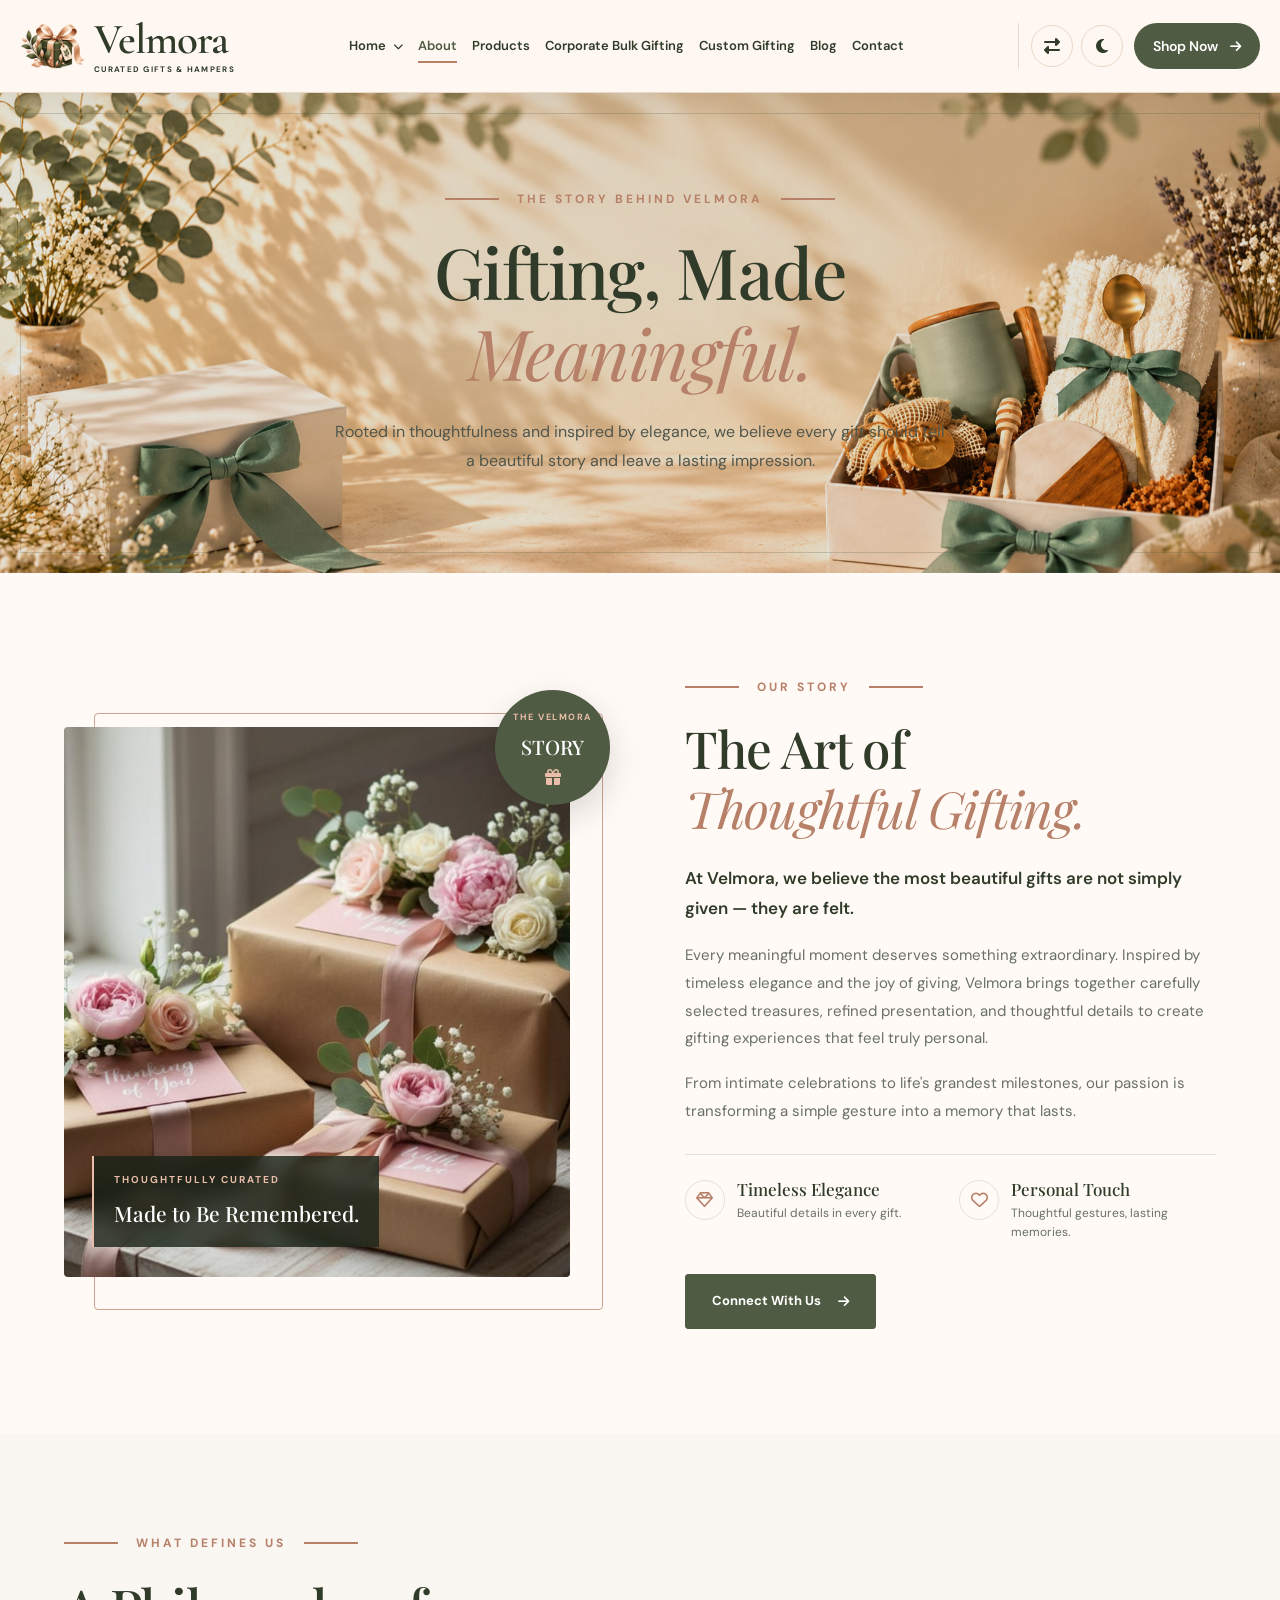
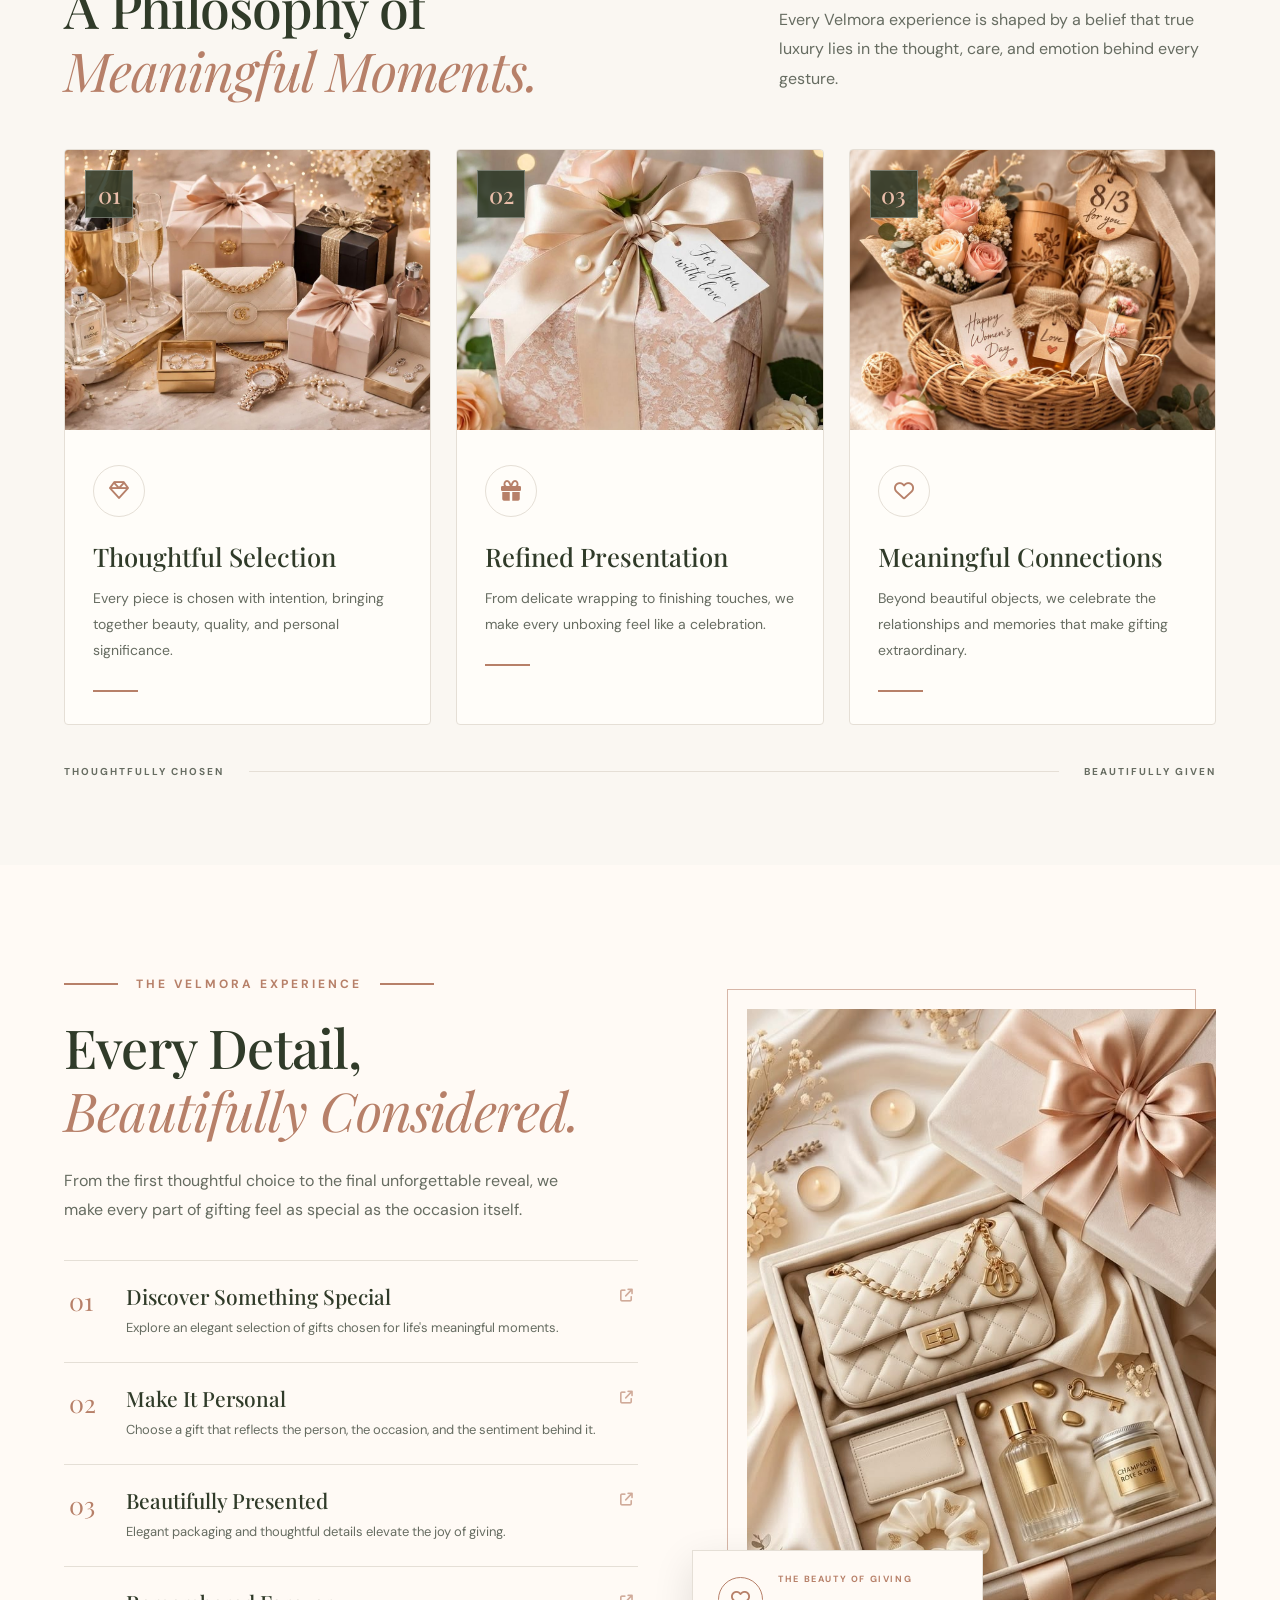
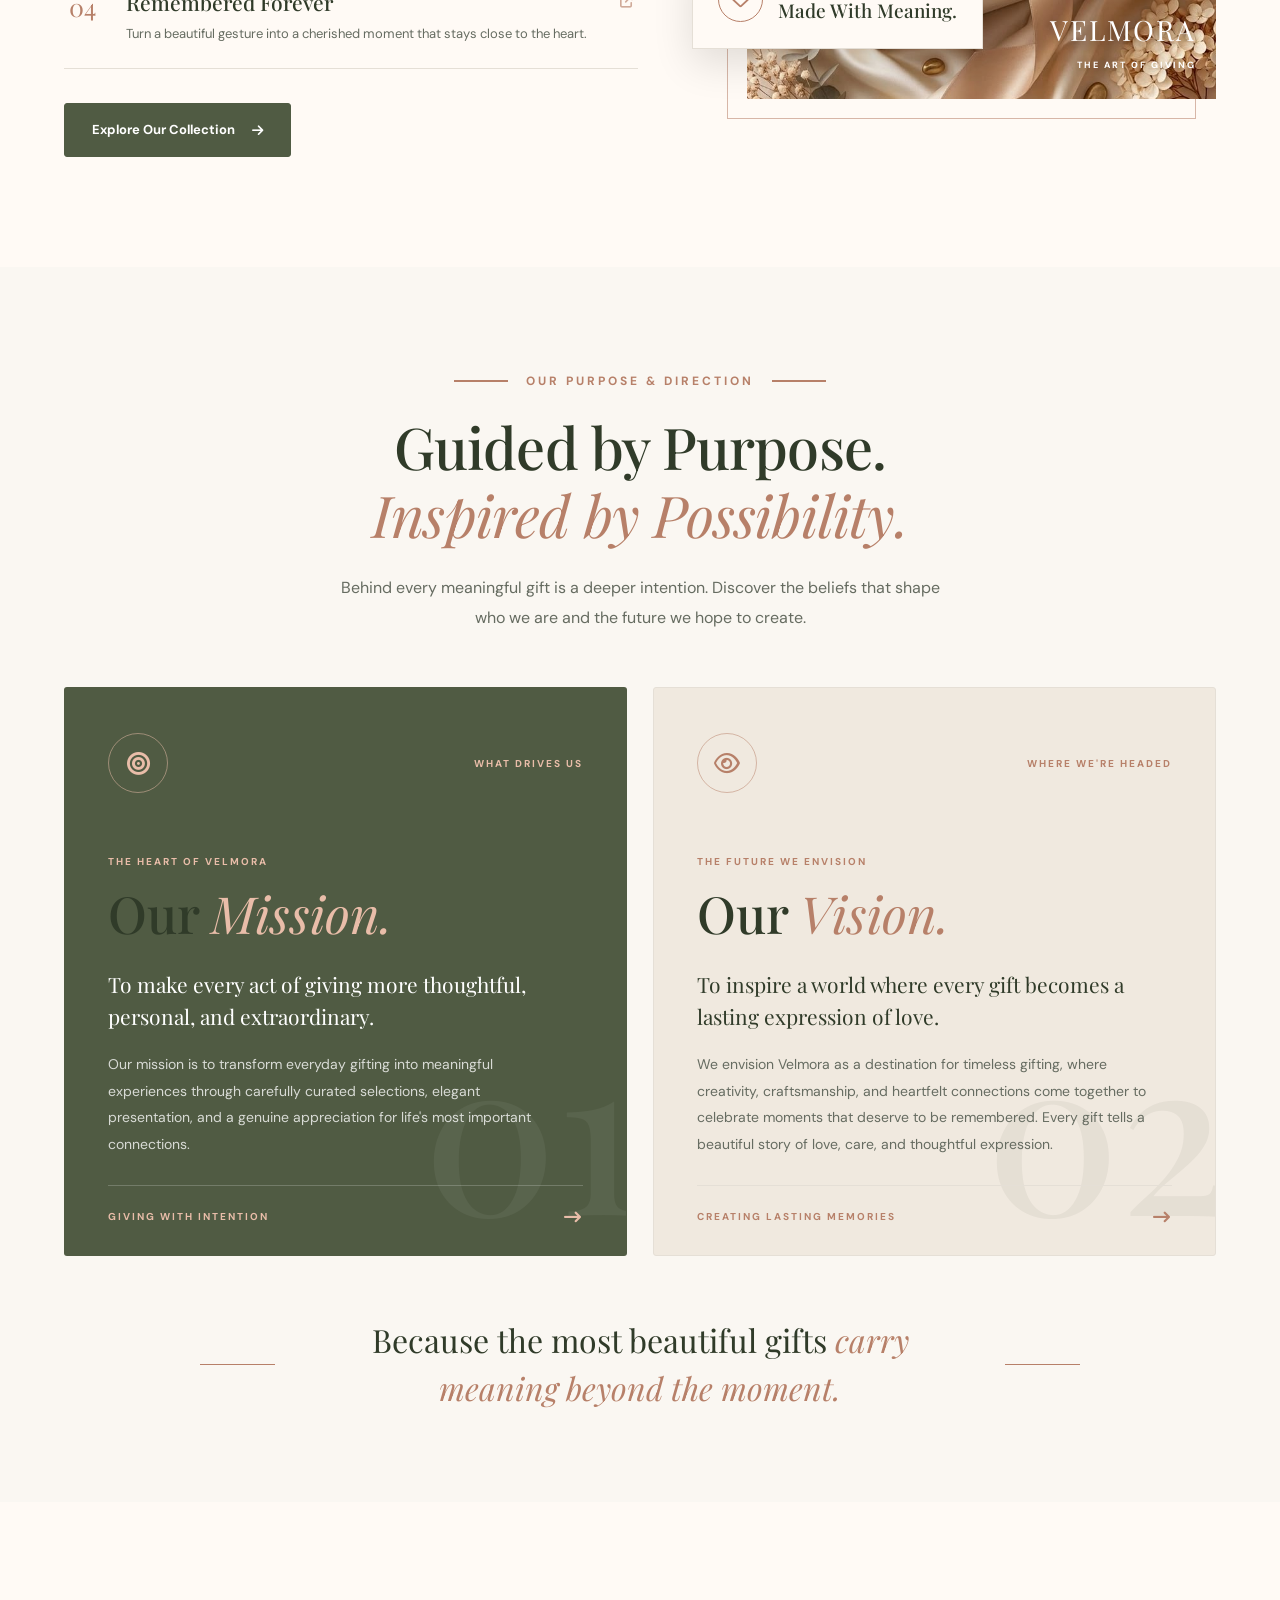
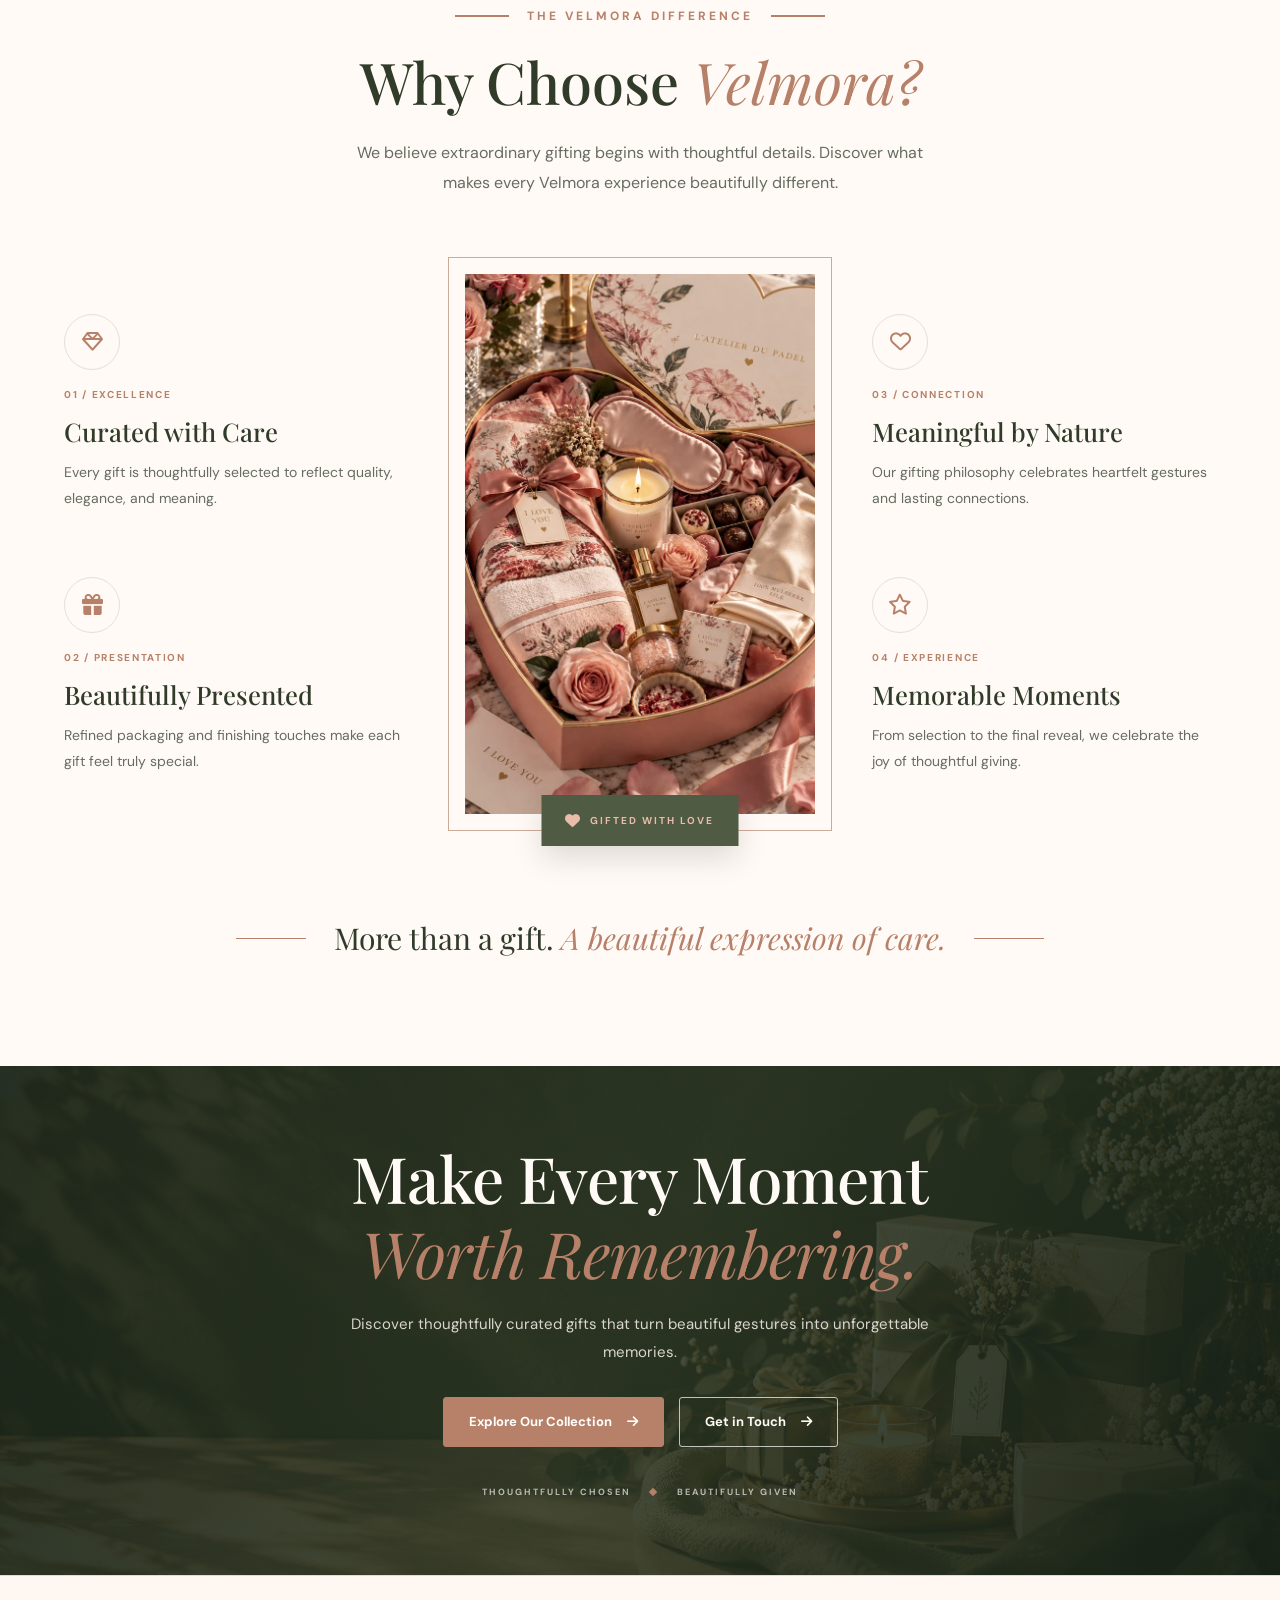
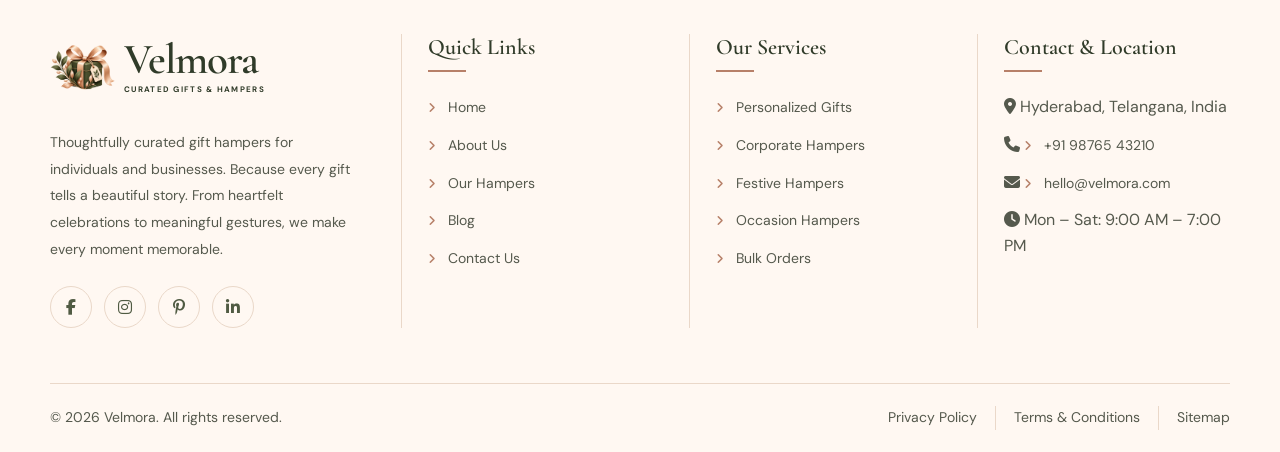
==== commit 376211b9: "first commit" ====
--- a/about.html
+++ b/about.html
@@ -78,7 +78,7 @@
 
       
 <!-- SHOP NOW - MOBILE & TABLET ONLY -->
-<a href="products.html" class="mobile-shop-btn">
+<a href="shop-now.html" class="mobile-shop-btn">
   Shop Now
   <i class="fa-solid fa-arrow-right"></i>
 </a>
@@ -96,7 +96,7 @@
         <i class="fa-solid fa-moon"></i>
       </button>
 
-      <a href="products.html" class="header-cta">
+      <a href="shop-now.html" class="header-cta">
         Shop Now <i class="fa-solid fa-arrow-right"></i>
       </a>
 
@@ -686,11 +686,12 @@
           </p>
 
           <p class="vm-purpose-description">
-            We envision Velmora as a destination
-            for timeless gifting, where creativity,
-            craftsmanship, and heartfelt connections
-            come together to celebrate moments
-            that deserve to be remembered.
+         We envision Velmora as a destination
+for timeless gifting, where creativity,
+craftsmanship, and heartfelt connections
+come together to celebrate moments
+that deserve to be remembered.
+Every gift tells a beautiful story of love, care, and thoughtful expression.
           </p>
 
         </div>
--- a/nav.css
+++ b/nav.css
@@ -1532,3 +1532,54 @@
 
 
 
+
+
+
+
+
+
+
+
+/* ==========================================
+   VELMORA - MOBILE HOME DROPDOWN FIX
+========================================== */
+
+@media (max-width: 1200px) {
+
+  .site-header .home-dropdown {
+    width: 100%;
+  }
+
+  .site-header .home-dropdown > .nav-link {
+    width: 100%;
+    display: flex;
+    align-items: center;
+    justify-content: space-between;
+    cursor: pointer;
+  }
+
+  .site-header .home-dropdown > .dropdown-menu {
+    display: none;
+    position: static;
+    width: 100%;
+    opacity: 1;
+    visibility: visible;
+    transform: none;
+  }
+
+  .site-header .home-dropdown.dropdown-open > .dropdown-menu {
+    display: block;
+  }
+
+  .site-header .home-dropdown.dropdown-open > .nav-link i {
+    transform: rotate(180deg);
+  }
+
+  .site-header .home-dropdown > .dropdown-menu a {
+    display: block;
+    width: 100%;
+    padding: 12px 15px;
+    cursor: pointer;
+  }
+
+}
